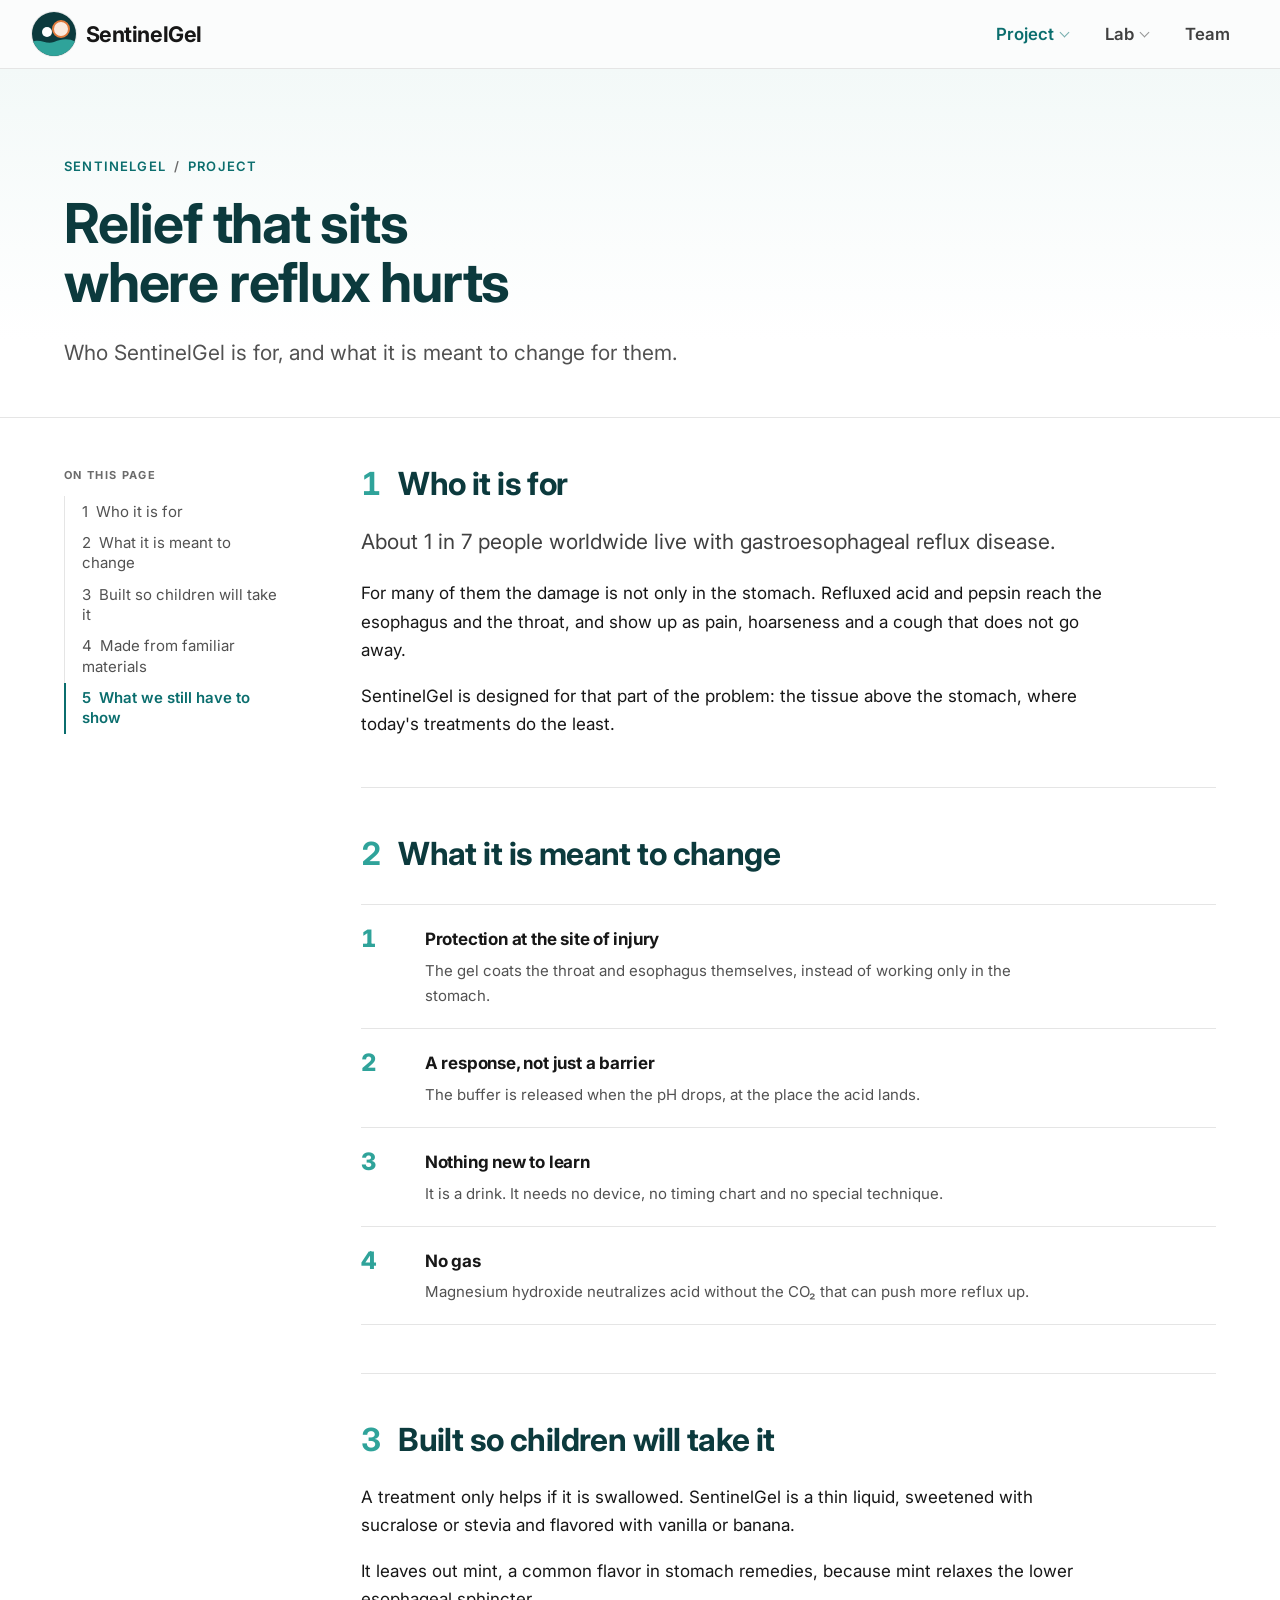
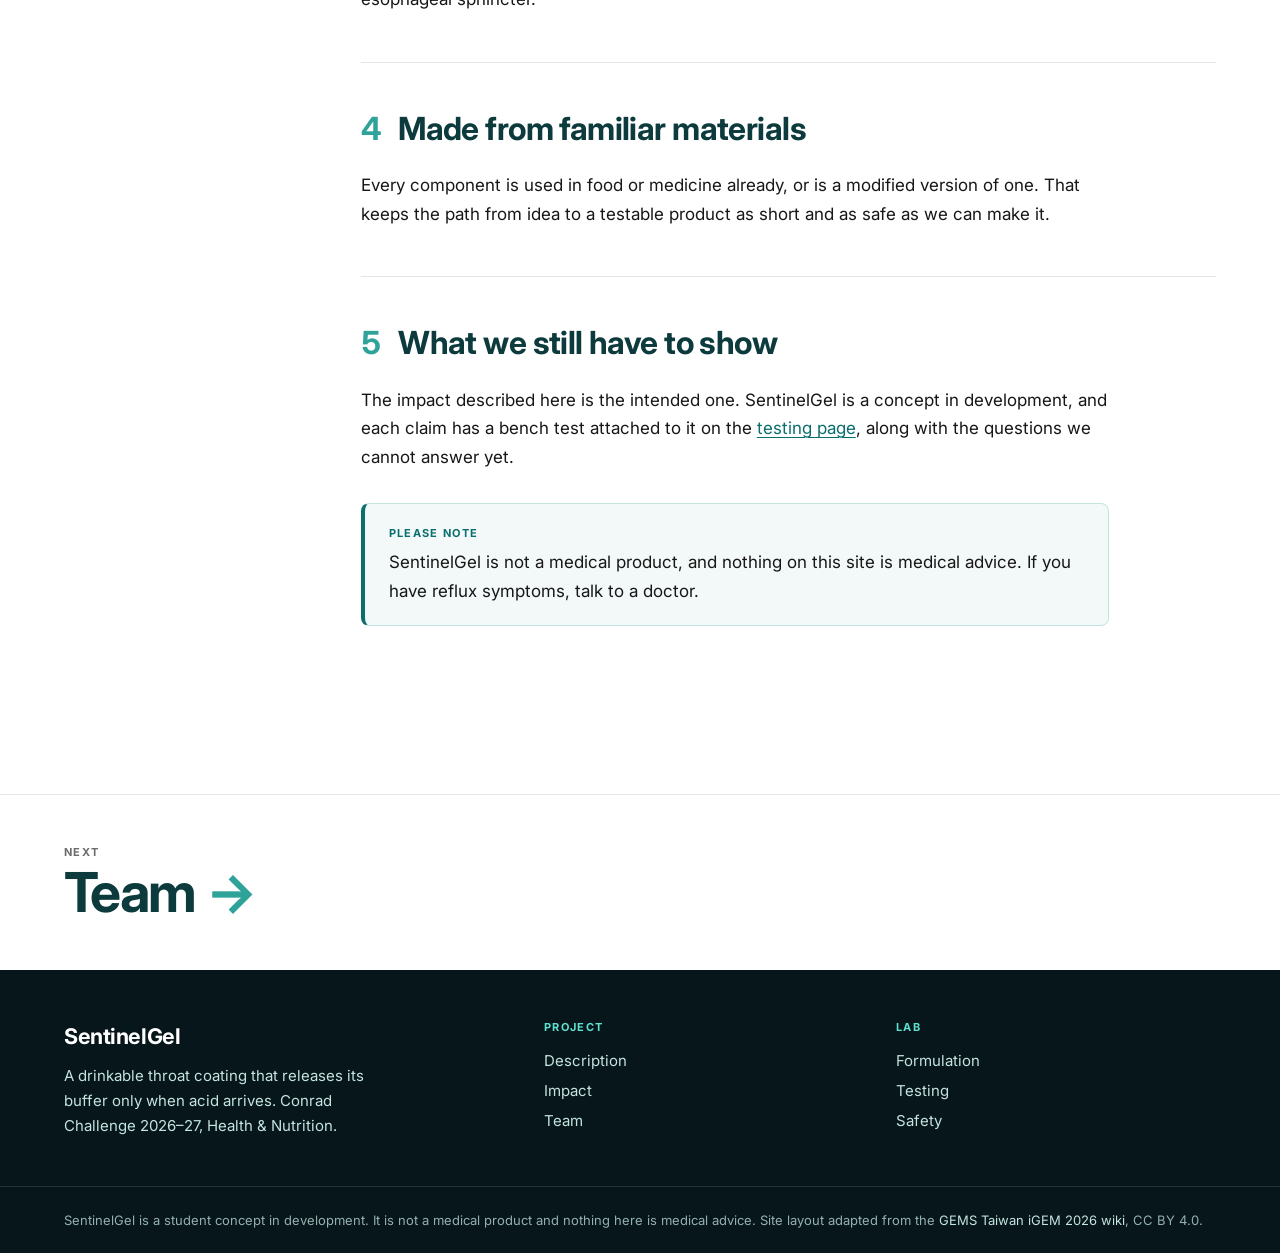
==== impact.html @ 9ba581ac "Rebuild site as a multi-page wiki in the GEMS Taiwan style Replace the single inline-styled page wit" ====
<!doctype html>
<html lang="en">
<head>
<meta charset="utf-8">
<meta name="viewport" content="width=device-width, initial-scale=1">
<title>Impact · SentinelGel</title>
<meta name="description" content="Who SentinelGel is for and what it is meant to change for people living with reflux.">
<link rel="preconnect" href="https://fonts.googleapis.com">
<link rel="preconnect" href="https://fonts.gstatic.com" crossorigin>
<link rel="stylesheet" href="https://fonts.googleapis.com/css2?family=Inter:opsz,wght@14..32,400..800&display=swap">
<link rel="stylesheet" href="assets/site.css">
</head>
<body>
<main>
<header class="pagehead"><div class="pagehead__inner">
  <p class="pagehead__eyebrow"><a href="index.html">SentinelGel</a><i>/</i>Project</p>
  <h1 class="pagehead__title">Relief that sits where reflux hurts</h1>
  <p class="pagehead__lede">Who SentinelGel is for, and what it is meant to change for them.</p>
</div></header>

<div class="pagewrap">
  <aside class="toc" aria-label="On this page"></aside>
  <article class="prose">

    <section id="who">
      <h2>Who it is for</h2>
      <p class="lede">About 1 in 7 people worldwide live with gastroesophageal reflux disease.</p>
      <p>For many of them the damage is not only in the stomach. Refluxed acid and pepsin reach the esophagus and the throat, and show up as pain, hoarseness and a cough that does not go away.</p>
      <p>SentinelGel is designed for that part of the problem: the tissue above the stomach, where today's treatments do the least.</p>
    </section>

    <section id="change">
      <h2>What it is meant to change</h2>
      <ol class="rows">
        <li><b>1</b><div><h3>Protection at the site of injury</h3><p>The gel coats the throat and esophagus themselves, instead of working only in the stomach.</p></div></li>
        <li><b>2</b><div><h3>A response, not just a barrier</h3><p>The buffer is released when the pH drops, at the place the acid lands.</p></div></li>
        <li><b>3</b><div><h3>Nothing new to learn</h3><p>It is a drink. It needs no device, no timing chart and no special technique.</p></div></li>
        <li><b>4</b><div><h3>No gas</h3><p>Magnesium hydroxide neutralizes acid without the CO₂ that can push more reflux up.</p></div></li>
      </ol>
    </section>

    <section id="children">
      <h2>Built so children will take it</h2>
      <p>A treatment only helps if it is swallowed. SentinelGel is a thin liquid, sweetened with sucralose or stevia and flavored with vanilla or banana.</p>
      <p>It leaves out mint, a common flavor in stomach remedies, because mint relaxes the lower esophageal sphincter.</p>
    </section>

    <section id="materials">
      <h2>Made from familiar materials</h2>
      <p>Every component is used in food or medicine already, or is a modified version of one. That keeps the path from idea to a testable product as short and as safe as we can make it.</p>
    </section>

    <section id="limits">
      <h2>What we still have to show</h2>
      <p>The impact described here is the intended one. SentinelGel is a concept in development, and each claim has a bench test attached to it on the <a href="testing.html">testing page</a>, along with the questions we cannot answer yet.</p>
      <div class="callout"><b>Please note</b>SentinelGel is not a medical product, and nothing on this site is medical advice. If you have reflux symptoms, talk to a doctor.</div>
    </section>

  </article>
</div>

<nav class="pagenext" aria-label="Next page"><a href="team.html"><small>Next</small><b>Team</b></a></nav>
</main>
<script src="assets/site.js"></script>
</body>
</html>
---- assets/site.css ----
/* =============================================================================
   SentinelGel: site styles
   -----------------------------------------------------------------------------
   Layout system (tokens, frosted nav with floating panels, bands, page head,
   numbered prose with a tracking table of contents) adapted from the GEMS
   Taiwan iGEM 2026 wiki, https://gitlab.igem.org/2026/gems-taiwan, CC BY 4.0.
   Palette, figures and content are SentinelGel's own.
   ========================================================================== */

:root {
  --white: #ffffff;
  --gray-50: #fafafa;
  --gray-100: #f5f5f5;
  --gray-200: #e5e5e5;
  --gray-300: #d4d4d4;
  --gray-400: #a3a3a3;
  --gray-500: #6b6b6b;
  --gray-600: #525252;
  --gray-700: #404040;
  --black: #171717;

  /* teal: the gel */
  --gel-900: #0c3a3d;
  --gel-700: #0b6e6e;
  --gel-500: #2fa39a;
  --gel-200: #c4e4e0;
  --gel-100: #e0f1ef;
  --gel-50: #f3f9f8;

  /* rust: acid, and the bead once it opens */
  --acid-700: #a84a17;
  --acid-500: #e07a3c;
  --acid-100: #fbe9dc;

  --ink: #06161a;
  --sig: #5fe0d0;

  --font: "Inter", -apple-system, BlinkMacSystemFont, "Segoe UI", Roboto, "Helvetica Neue", Arial, sans-serif;

  --text-h1: clamp(2.125rem, 1.2rem + 2.8vw, 3.5rem);
  --text-h2: clamp(1.5rem, 1.15rem + 1.05vw, 2rem);
  --text-h3: clamp(1.15rem, 1.02rem + .4vw, 1.375rem);
  --text-lede: clamp(1.0625rem, .95rem + .45vw, 1.3125rem);
  --text-base: 1.0625rem;
  --text-sm: .9375rem;
  --text-xs: .8125rem;

  --sp-1: .25rem; --sp-2: .5rem; --sp-3: .75rem; --sp-4: 1rem;
  --sp-5: 1.5rem; --sp-6: 2rem; --sp-7: 3rem;
  --sp-8: clamp(3rem, 1.5rem + 5vw, 5.5rem);

  --nav-h: 68px;
  --max: 1280px;
  --measure: 68ch;
  --radius: .5rem;
  --pad: var(--sp-5);
  --ease: cubic-bezier(.16, 1, .3, 1);
}
@media (min-width: 640px) { :root { --pad: var(--sp-6); } }
@media (min-width: 1180px) { :root { --pad: 4rem; } }

*, *::before, *::after { box-sizing: border-box; }
html { scroll-behavior: smooth; scroll-padding-top: calc(var(--nav-h) + 1.25rem); -webkit-text-size-adjust: 100%; }
@media (prefers-reduced-motion: reduce) { html { scroll-behavior: auto; } }

body {
  margin: 0;
  font-family: var(--font);
  font-size: var(--text-base);
  line-height: 1.68;
  color: var(--black);
  background: var(--white);
  -webkit-font-smoothing: antialiased;
  overflow-x: hidden;
}
img, svg { display: block; max-width: 100%; }
a { color: var(--gel-700); text-underline-offset: .18em; text-decoration-thickness: 1px; }
a:hover { color: var(--gel-900); }
:focus-visible { outline: 2px solid var(--gel-700); outline-offset: 3px; border-radius: 2px; }
h1, h2, h3, p { margin: 0; }
.visually-hidden { position: absolute; width: 1px; height: 1px; margin: -1px; padding: 0; overflow: hidden; clip: rect(0 0 0 0); white-space: nowrap; border: 0; }
.sitenav-spacer { height: var(--nav-h); }

/* ============================================================== navigation */
.sitenav { position: fixed; inset: 0 0 auto 0; z-index: 40; }
.sitenav__bar {
  background: rgb(251 252 252 / .8);
  -webkit-backdrop-filter: saturate(180%) blur(20px); backdrop-filter: saturate(180%) blur(20px);
  border-bottom: 1px solid var(--gray-200);
  transition: background .25s;
}
.sitenav.has-panel .sitenav__bar { background: rgb(251 252 252 / .95); }
.sitenav__inner {
  max-width: var(--max); margin: 0 auto; padding: 0 var(--sp-5); height: var(--nav-h);
  display: flex; align-items: center; justify-content: space-between; gap: 1rem;
}
@media (min-width: 640px) { .sitenav__inner { padding: 0 var(--sp-6); } }
.sitenav__brand { display: flex; align-items: center; gap: .6rem; text-decoration: none; color: var(--black); flex: none; }
.sitenav__logo { width: 44px; height: 44px; border-radius: 50%; box-shadow: 0 0 0 1px rgb(23 23 23 / .08); }
.sitenav__word { font-size: 1.35rem; font-weight: 700; letter-spacing: -.02em; }

.sitenav__tabs { display: none; align-items: center; height: var(--nav-h); }
@media (min-width: 860px) { .sitenav__tabs { display: flex; } }
.sitenav__tab {
  display: flex; align-items: center; gap: .45rem;
  height: 42px; margin: 0 .1rem; padding: 0 1.05rem; border-radius: 12px;
  font: inherit; font-size: 1.05rem; font-weight: 600; color: var(--gray-700);
  background: none; border: 0; cursor: pointer; text-decoration: none;
  transition: color .25s, background .25s;
}
.sitenav__tab:hover { color: var(--gel-900); background: var(--gel-50); }
.sitenav__tab.is-open { color: var(--gel-900); background: var(--gel-100); }
.sitenav__tab.is-section { color: var(--gel-700); }
.sitenav__chev {
  width: 7px; height: 7px; border-right: 1.8px solid currentColor; border-bottom: 1.8px solid currentColor;
  transform: translateY(-2px) rotate(45deg); opacity: .55; transition: transform .3s, opacity .25s;
}
.is-open > .sitenav__chev, [aria-expanded="true"] > .sitenav__chev { transform: translateY(1px) rotate(-135deg); opacity: 1; }

.sitenav__panels { position: relative; }
.sitenav__panel {
  position: absolute; top: 12px; left: 0; right: 0;
  width: min(calc(var(--max) - 4rem), calc(100% - 2.5rem)); margin-inline: auto;
  background: #fff; border-radius: 18px;
  box-shadow: 0 0 0 1px rgb(12 58 61 / .06), 0 18px 48px -12px rgb(10 40 44 / .28);
  padding: 1.75rem 1rem;
  display: grid; grid-auto-flow: column; grid-auto-columns: 1fr;
  opacity: 0; visibility: hidden; transform: translateY(-6px);
  transition: opacity .22s, transform .3s var(--ease), visibility 0s .3s;
}
.sitenav__panel.is-open { opacity: 1; visibility: visible; transform: none; transition-delay: 0s; }
.sitenav__item {
  display: flex; flex-direction: column; align-items: center; gap: .8rem;
  padding: .5rem 1rem; text-decoration: none; color: var(--black);
  font-weight: 600; font-size: 1rem; text-align: center;
  border-left: 1px solid var(--gray-200);
}
.sitenav__item:first-child { border-left: 0; }
.sitenav__ico {
  width: 76px; height: 76px; border-radius: 50%; background: var(--gel-100); color: var(--gel-700);
  display: grid; place-items: center; transition: background .25s, color .25s, transform .4s var(--ease);
}
.sitenav__ico svg { width: 32px; height: 32px; }
.sitenav__item:hover .sitenav__ico, .sitenav__item[aria-current] .sitenav__ico { background: var(--gel-700); color: #fff; }
.sitenav__item:hover .sitenav__ico { transform: translateY(-3px); }
.sitenav__scrim {
  position: fixed; inset: var(--nav-h) 0 0 0; z-index: -1; background: rgb(255 255 255 / .55);
  -webkit-backdrop-filter: blur(6px); backdrop-filter: blur(6px);
  opacity: 0; pointer-events: none; transition: opacity .25s;
}
.sitenav.has-panel .sitenav__scrim, .sitenav.has-drawer .sitenav__scrim { opacity: 1; pointer-events: auto; }

.sitenav__burger {
  width: 44px; height: 44px; margin-right: -.5rem; border: 0; background: none; cursor: pointer;
  display: grid; place-content: center; gap: 5px; border-radius: 12px;
}
.sitenav__burger span { width: 20px; height: 2px; background: var(--black); border-radius: 2px; transition: transform .3s var(--ease), opacity .2s; }
.has-drawer .sitenav__burger span:nth-child(1) { transform: translateY(7px) rotate(45deg); }
.has-drawer .sitenav__burger span:nth-child(2) { opacity: 0; }
.has-drawer .sitenav__burger span:nth-child(3) { transform: translateY(-7px) rotate(-45deg); }
@media (min-width: 860px) { .sitenav__burger, .sitenav__drawer { display: none !important; } }
.sitenav__drawer {
  display: none; background: rgb(251 252 252 / .97); border-bottom: 1px solid var(--gray-200);
  max-height: calc(100svh - var(--nav-h)); overflow: auto; padding: .5rem var(--sp-5) 1.25rem;
}
.has-drawer .sitenav__drawer { display: block; }
.sitenav__drawer h2 { margin: 1rem 0 .25rem; font-size: .6875rem; font-weight: 700; letter-spacing: .12em; text-transform: uppercase; color: var(--gray-500); }
.sitenav__drawer a { display: flex; align-items: center; min-height: 46px; border-bottom: 1px solid var(--gray-200); color: var(--black); font-weight: 600; text-decoration: none; }
.sitenav__drawer a[aria-current] { color: var(--gel-700); }

/* ==================================================================== bands */
.band { padding: var(--sp-8) 0; }
.band__inner { max-width: var(--max); margin: 0 auto; padding: 0 var(--pad); }
.band--dark { background: var(--ink); color: var(--gel-100); }
.band--dark a { color: var(--gel-200); }
.kicker { margin: 0 0 var(--sp-4); font-size: .6875rem; font-weight: 700; letter-spacing: .12em; text-transform: uppercase; color: var(--gel-700); }
.band--dark .kicker { color: var(--sig); }
.band__title { margin: 0 0 var(--sp-5); font-size: var(--text-h2); font-weight: 700; line-height: 1.14; letter-spacing: -.018em; color: var(--gel-900); max-width: 26ch; text-wrap: balance; }
.band--dark .band__title { color: #fff; }
.lede { max-width: 62ch; font-size: var(--text-lede); line-height: 1.55; color: var(--gray-600); }
.band--dark .lede { color: var(--gel-200); }

.rise { transition: opacity .7s ease, transform .7s ease; transition-delay: calc(var(--d, 0) * 90ms); }
.rise.is-armed:not(.in) { opacity: 0; transform: translateY(18px); }
@media (prefers-reduced-motion: reduce) { .rise { transition: none; } }

/* ===================================================================== hero */
.hero {
  position: relative; isolation: isolate; overflow: hidden;
  background: var(--ink); color: #fff;
  min-height: calc(100svh - var(--nav-h)); display: grid;
}
.hero__art { position: absolute; inset: 0; z-index: -2; width: 100%; height: 100%; }
/* drop a team photograph in by setting --hero-photo on .hero (see README) */
.hero__photo { position: absolute; inset: 0; z-index: -2; background: var(--hero-photo, none) center / cover no-repeat; }
.hero::after {
  content: ""; position: absolute; inset: 0; z-index: -1;
  background: linear-gradient(100deg, rgb(6 22 26 / .88) 0%, rgb(6 22 26 / .5) 48%, rgb(6 22 26 / 0) 78%),
              linear-gradient(0deg, rgb(6 22 26 / .7) 0%, rgb(6 22 26 / 0) 40%);
}
.hero__inner {
  width: 100%; max-width: var(--max); margin: 0 auto;
  padding: clamp(2.5rem, 7vh, 4.5rem) var(--pad) clamp(2rem, 5vh, 3rem);
  display: flex; flex-direction: column; justify-content: space-between; gap: 3rem;
}
.hero__claim {
  font-size: clamp(2.5rem, .9rem + 4.4vw, 4.9rem); line-height: 1.02; font-weight: 800;
  letter-spacing: -.046em; max-width: 15ch; text-wrap: balance;
  text-shadow: 0 2px 28px rgb(6 22 26 / .45);
}
.hero__claim .w, .hero__claim .w > span { display: inline-block; }
.hero__caption {
  margin-top: clamp(.9rem, .5rem + .8vw, 1.4rem); max-width: 36rem;
  font-size: clamp(1.0625rem, .9rem + .55vw, 1.4rem); font-weight: 450; line-height: 1.35; letter-spacing: -.008em;
  color: rgb(255 255 255 / .9); text-wrap: balance;
}
.hero__note { align-self: flex-end; max-width: 27rem; text-align: right; }
.hero__note p { font-size: clamp(.9375rem, .84rem + .25vw, 1.0625rem); line-height: 1.55; font-style: italic; color: rgb(255 255 255 / .95); }
.hero__note footer { margin-top: .75rem; display: flex; flex-direction: column; align-items: flex-end; gap: .1rem; font-size: .8125rem; line-height: 1.45; }
.hero__note footer b { font-weight: 700; }
.hero__note footer span { color: rgb(255 255 255 / .72); }

.hero.is-pre .hero__claim .w > span { opacity: 0; transform: translateY(.42em); }
.hero.is-pre .hero__caption { opacity: 0; transform: translateY(12px); }
.hero.is-pre .hero__note { opacity: 0; }
.hero.is-pre .hero__art { transform: scale(1.08); }
.hero.is-on .hero__art { transform: none; transition: transform 3.2s var(--ease); }
.hero.is-on .hero__claim .w > span { opacity: 1; transform: none; transition: opacity .9s ease calc(.35s + var(--i) * .09s), transform 1.25s var(--ease) calc(.35s + var(--i) * .09s); }
.hero.is-on .hero__caption { opacity: 1; transform: none; transition: opacity 1s ease 1.2s, transform 1.2s var(--ease) 1.2s; }
.hero.is-on .hero__note { opacity: 1; transition: opacity 1.1s ease 1.8s; }

.hero__art .bead { animation: drift 14s ease-in-out infinite alternate; transform-box: fill-box; transform-origin: center; }
.hero__art .bead:nth-child(3n) { animation-duration: 19s; animation-delay: -6s; }
.hero__art .bead:nth-child(3n+1) { animation-duration: 23s; animation-delay: -11s; }
@keyframes drift { from { transform: translate(0, 0); } to { transform: translate(10px, -22px); } }
@media (prefers-reduced-motion: reduce) { .hero__art .bead { animation: none; } }

/* ============================================================== scrollytell */
.scrolly { position: relative; }
.scrolly__inner { max-width: var(--max); margin: 0 auto; padding: 0 var(--pad); display: grid; }
.scrolly__fig {
  position: sticky; top: var(--nav-h); z-index: 1;
  height: 44svh; background: var(--white);
  display: grid; place-items: center; padding: 1rem 0;
  border-bottom: 1px solid var(--gray-200);
}
.scrolly__step { min-height: 62svh; display: flex; flex-direction: column; justify-content: center; padding: 2.5rem 0; }
.scrolly__step > * { transition: opacity .5s ease, filter .5s ease; }
.js .scrolly__step:not(.is-current) > * { opacity: .28; }
@media (min-width: 860px) {
  .scrolly__inner { grid-template-columns: minmax(0, 5fr) minmax(0, 6fr); gap: clamp(2rem, 6vw, 6rem); }
  .scrolly__fig { order: 2; height: calc(100svh - var(--nav-h)); border: 0; padding: 2rem 0; }
  .scrolly__step { min-height: 88svh; }
  .scrolly__steps { padding: 6svh 0; }
}
.scrolly__head { max-width: var(--max); margin: 0 auto; padding: var(--sp-8) var(--pad) 0; }

.stat__head { font-size: var(--text-h3); font-weight: 700; letter-spacing: -.015em; color: var(--gel-900); }
.stat__num { margin-top: .75rem; font-size: clamp(3.25rem, 2rem + 5vw, 5.75rem); font-weight: 800; letter-spacing: -.05em; line-height: 1; color: var(--gel-900); font-variant-numeric: tabular-nums; }
.stat__num.is-acid { color: var(--acid-700); }
.stat__of { margin-top: .6rem; font-weight: 600; }
.stat__body { margin-top: .6rem; max-width: 34ch; font-size: var(--text-lede); line-height: 1.5; color: var(--gray-700); }
.stat__tag { margin-top: 1.5rem; font-size: .625rem; font-weight: 700; letter-spacing: .14em; text-transform: uppercase; color: var(--gray-500); }
.stat__tag::after { content: ""; display: block; width: 28px; height: 6px; margin-top: .5rem; background: var(--gel-700); }
.stat__tag.is-acid::after { background: var(--acid-500); }

/* figure 1: three panels, one shown per step */
.pfig { position: relative; width: min(100%, 520px); aspect-ratio: 1; max-height: 100%; }
.pfig__p { position: absolute; inset: 0; display: grid; place-content: center; opacity: 0; transform: scale(.97); transition: opacity .6s ease, transform .8s var(--ease); }
[data-step="1"] .pfig__p--1, [data-step="2"] .pfig__p--2, [data-step="3"] .pfig__p--3 { opacity: 1; transform: none; }
html:not(.js) .pfig__p--1 { opacity: 1; }

.dots { display: grid; grid-template-columns: repeat(7, 1fr); gap: clamp(8px, 2.2vmin, 18px); }
.dots i { width: clamp(18px, 5.2vmin, 44px); aspect-ratio: 1; border-radius: 50%; background: var(--gray-200); }
.dots i.on { background: var(--acid-500); box-shadow: 0 0 0 5px var(--acid-100); }

.phbar { width: min(78vw, 440px); }
.phbar__track { height: 22px; border-radius: 11px; background: linear-gradient(90deg, #b8431a 0%, #e07a3c 22%, #f1c58f 48%, #bfe3df 72%, #2fa39a 100%); }
.phbar__ticks { display: flex; justify-content: space-between; margin-top: .4rem; font-size: .75rem; font-weight: 600; color: var(--gray-500); font-variant-numeric: tabular-nums; }
.phbar__zones { position: relative; height: 96px; margin-bottom: .6rem; }
.phbar__zone { position: absolute; bottom: 0; padding: 0 0 .9rem; font-size: .8125rem; line-height: 1.3; font-weight: 600; }
.phbar__zone b { display: block; font-size: 1.75rem; letter-spacing: -.03em; line-height: 1.1; }
.phbar__zone::after { content: ""; position: absolute; left: 0; right: 0; bottom: 0; height: 6px; border: 2px solid currentColor; border-bottom: 0; }
.phbar__zone--acid { left: 0; width: 14.3%; min-width: 0; color: var(--acid-700); white-space: nowrap; }
.phbar__zone--saliva { left: 78.5%; width: 14.3%; color: var(--gel-700); white-space: nowrap; }
.phbar__zone--saliva > span { display: block; transform: translateX(-55%); }

.tract { display: grid; gap: 0; width: min(80vw, 420px); }
.tract__row { display: grid; grid-template-columns: 92px 1fr; align-items: stretch; gap: 1rem; }
.tract__pipe { position: relative; display: grid; place-items: center; font-size: .6875rem; font-weight: 700; letter-spacing: .1em; text-transform: uppercase; color: var(--gray-600); background: var(--gray-100); min-height: 92px; border-inline: 2px solid var(--gray-300); }
.tract__row:first-child .tract__pipe { border-top: 2px solid var(--gray-300); border-radius: 14px 14px 0 0; background: var(--acid-100); border-color: var(--acid-500); color: var(--acid-700); }
.tract__row:nth-child(2) .tract__pipe { min-height: 120px; }
.tract__row:last-child .tract__pipe { border-bottom: 2px solid var(--gray-300); border-radius: 0 0 46px 46px; min-height: 104px; }
.tract__what { align-self: center; font-size: var(--text-sm); line-height: 1.4; color: var(--gray-600); }
.tract__what b { display: block; color: var(--black); }
.tract__row:first-child .tract__what b { color: var(--acid-700); }

/* figure 2: the coating in cross-section */
.gfig { position: relative; width: min(100%, 540px); max-height: 100%; aspect-ratio: 1; }
.gfig svg { width: 100%; height: 100%; border-radius: 22px; background: var(--gel-50); }
.gfig__read { position: absolute; top: 1rem; left: 1rem; padding: .55rem .9rem; border-radius: 12px; background: rgb(255 255 255 / .9); box-shadow: 0 0 0 1px rgb(12 58 61 / .08); font-size: .75rem; font-weight: 600; color: var(--gray-600); line-height: 1.25; }
.gfig__read b { display: block; font-size: 1.6rem; letter-spacing: -.03em; color: var(--gel-700); font-variant-numeric: tabular-nums; transition: color .4s; }
[data-step="3"] .gfig__read b, [data-step="4"] .gfig__read b { color: var(--acid-700); }
.gfig svg * { transform-box: fill-box; transition: opacity .7s ease, transform 1s var(--ease), fill .6s ease, stroke .6s ease; }
.g-gel { transform-origin: 50% 100%; }
.g-bead { transform-origin: center; }
.g-sip { opacity: 0; transform-origin: 50% 0; }
.g-acid { opacity: 0; transform: translateY(-90px); }
.g-buf { opacity: 0; }
[data-step="1"] .g-gel { transform: scaleY(.22); opacity: .55; }
[data-step="1"] .g-bead { opacity: 0; }
[data-step="1"] .g-sip { opacity: .75; }
[data-step="3"] .g-acid { opacity: 1; transform: translateY(58px); }
[data-step="4"] .g-acid { opacity: .22; transform: translateY(70px); }
[data-step="4"] .g-bead { transform: scale(1.65); fill: var(--acid-100); stroke: var(--acid-500); }
[data-step="4"] .g-buf { opacity: 1; transform: translateY(-14px); }
[data-step="5"] .g-gel { transform: scaleY(.4); opacity: .4; }
[data-step="5"] .g-bead { opacity: 0; transform: scale(.6); }

.step__n { font-size: .75rem; font-weight: 700; letter-spacing: .12em; color: var(--gel-700); font-variant-numeric: tabular-nums; }
.step__t { margin-top: .5rem; font-size: clamp(1.6rem, 1.2rem + 1.5vw, 2.4rem); font-weight: 750; letter-spacing: -.03em; line-height: 1.1; color: var(--gel-900); }
.step__b { margin-top: .9rem; max-width: 40ch; color: var(--gray-700); }

/* ================================================================== demands */
.dmd { padding: clamp(5rem, 16vh, 10rem) 0; text-align: center; }
.dmd__title { margin: 0 auto; max-width: 22ch; font-size: clamp(1.75rem, 1.1rem + 2.6vw, 3.25rem); font-weight: 750; letter-spacing: -.035em; line-height: 1.1; color: var(--gel-900); text-wrap: balance; }
.dmd__title em { font-style: normal; color: var(--acid-700); }
.dmd__sub { margin-top: 1.5rem; font-size: var(--text-lede); color: var(--gray-600); }
.dmd__list { list-style: none; margin: clamp(2.5rem, 6vh, 4rem) 0 0; padding: 0; display: flex; flex-wrap: wrap; justify-content: center; gap: .75rem 2.75rem; }
.dmd__list li { font-size: clamp(1.1rem, .8rem + 1.2vw, 1.75rem); font-weight: 800; letter-spacing: .04em; color: var(--gel-700); }

/* =============================================================== the answer */
.ans__head { display: grid; gap: 1.5rem; align-items: end; margin-bottom: var(--sp-7); }
@media (min-width: 860px) { .ans__head { grid-template-columns: auto 1fr; gap: 4rem; } }
.ans__name { font-size: clamp(3rem, 1.5rem + 7vw, 7.5rem); font-weight: 800; letter-spacing: -.055em; line-height: .95; color: #fff; }
.ans__name span { color: var(--sig); }
.ans__grid { display: grid; gap: 0; grid-template-columns: repeat(auto-fit, minmax(210px, 1fr)); border-top: 1px solid rgb(255 255 255 / .16); }
.ans__cell { padding: 1.75rem 1.5rem 1.75rem 0; border-bottom: 1px solid rgb(255 255 255 / .16); }
.ans__cell h3 { font-size: .8125rem; font-weight: 800; letter-spacing: .12em; color: var(--sig); }
.ans__cell p { margin-top: .6rem; font-size: var(--text-sm); line-height: 1.55; color: var(--gel-200); max-width: 30ch; }

/* ===================================================================== demo */
.demo { display: grid; gap: 2.5rem; align-items: center; margin-top: var(--sp-7); }
@media (min-width: 860px) { .demo { grid-template-columns: 1fr minmax(260px, 380px); gap: 5rem; } }
.demo__ph { font-size: clamp(4rem, 2rem + 8vw, 8rem); font-weight: 800; letter-spacing: -.055em; line-height: 1; color: var(--gel-700); font-variant-numeric: tabular-nums; transition: color .3s; }
.demo__ph small { font-size: .2em; font-weight: 700; letter-spacing: .12em; text-transform: uppercase; color: var(--gray-500); margin-right: .6em; vertical-align: .9em; }
.demo input[type=range] { width: 100%; height: 44px; margin-top: 1rem; accent-color: var(--gel-700); cursor: pointer; }
.demo__scale { display: flex; justify-content: space-between; font-size: var(--text-xs); color: var(--gray-500); }
.demo__title { margin-top: 1.75rem; font-size: var(--text-h3); font-weight: 700; letter-spacing: -.015em; color: var(--gel-900); }
.demo__body { margin-top: .4rem; max-width: 46ch; color: var(--gray-700); min-height: 5.1em; }
.demo__stage { aspect-ratio: 1; border-radius: 22px; background: var(--gel-50); display: grid; place-items: center; transition: background .4s; }
.demo__bead { width: 38%; aspect-ratio: 1; border-radius: 50%; border: 3px solid var(--gel-700); background: #fff; display: grid; place-items: center; font-size: var(--text-sm); font-weight: 700; color: var(--gel-900); transition: width .5s var(--ease), border-color .3s, background .3s, box-shadow .5s; }
.demo.is-acid .demo__ph, .demo.is-acid .demo__title { color: var(--acid-700); }
.demo.is-acid .demo__stage { background: var(--acid-100); }
.demo.is-acid .demo__bead { width: 66%; border-color: var(--acid-500); box-shadow: 0 0 0 14px rgb(47 163 154 / .18), 0 0 0 30px rgb(47 163 154 / .09); color: var(--acid-700); }
.demo.is-acid input[type=range] { accent-color: var(--acid-500); }

/* ======================================================= mechanism, in four */
.mech { list-style: none; margin: var(--sp-7) 0 0; padding: 0; display: grid; grid-template-columns: repeat(auto-fit, minmax(230px, 1fr)); gap: 0; border-top: 1px solid var(--gray-200); }
.mech li { padding: 1.75rem 1.75rem 1.75rem 0; border-bottom: 1px solid var(--gray-200); }
.mech__n { width: 40px; height: 40px; border-radius: 50%; background: var(--gel-100); color: var(--gel-700); display: grid; place-items: center; font-weight: 800; }
.mech li:last-child .mech__n { background: var(--acid-100); color: var(--acid-700); }
.mech h3 { margin-top: 1rem; font-size: var(--text-h3); font-weight: 700; letter-spacing: -.015em; }
.mech p { margin-top: .45rem; font-size: var(--text-sm); line-height: 1.6; color: var(--gray-600); max-width: 34ch; }

/* =================================================================== vision */
.vl { padding: clamp(6rem, 22vh, 13rem) 0; text-align: center; overflow: hidden; position: relative; isolation: isolate; }
.vl::before { content: ""; position: absolute; z-index: -1; left: 50%; top: 55%; width: min(900px, 120vw); aspect-ratio: 1; transform: translate(-50%, -50%); background: radial-gradient(closest-side, rgb(47 163 154 / .32), rgb(47 163 154 / 0)); }
.vl__line { font-size: clamp(2.5rem, 1rem + 6.5vw, 6.5rem); font-weight: 800; letter-spacing: -.05em; line-height: 1; color: #fff; }
.vl__line span { display: block; }
.vl__line i { font-style: normal; color: var(--acid-500); }
.vl__sub { margin: 1.75rem auto 0; max-width: 40ch; font-size: var(--text-lede); color: var(--gel-200); }

/* ================================================================== explore */
.xp__grid { display: grid; grid-template-columns: repeat(auto-fit, minmax(220px, 1fr)); gap: 0; border-top: 1px solid var(--gray-200); margin-top: var(--sp-6); }
.xp__card { display: block; padding: 1.5rem 1.5rem 1.75rem 0; border-bottom: 1px solid var(--gray-200); text-decoration: none; color: var(--black); }
.xp__card b { display: flex; align-items: center; gap: .5rem; font-size: var(--text-h3); letter-spacing: -.015em; color: var(--gel-900); }
.xp__card b::after { content: "→"; color: var(--gel-500); transition: transform .3s var(--ease); }
.xp__card:hover b::after { transform: translateX(5px); }
.xp__card span { display: block; margin-top: .35rem; font-size: var(--text-sm); color: var(--gray-600); max-width: 30ch; }

/* =================================================================== footer */
.foot { background: var(--ink); color: var(--gel-200); font-size: var(--text-sm); }
.foot__inner { max-width: var(--max); margin: 0 auto; padding: var(--sp-7) var(--pad); display: grid; gap: 2rem; }
@media (min-width: 760px) { .foot__inner { grid-template-columns: 1.4fr 1fr 1fr; } }
.foot b { color: #fff; }
.foot__word { font-size: 1.35rem; font-weight: 700; letter-spacing: -.02em; color: #fff; }
.foot h2 { font-size: .6875rem; font-weight: 700; letter-spacing: .12em; text-transform: uppercase; color: var(--sig); margin-bottom: .6rem; }
.foot ul { list-style: none; margin: 0; padding: 0; }
.foot a { color: var(--gel-200); text-decoration: none; line-height: 2; }
.foot a:hover { color: #fff; text-decoration: underline; }
.foot__legal { border-top: 1px solid rgb(255 255 255 / .12); }
.foot__legal p { max-width: var(--max); margin: 0 auto; padding: 1.25rem var(--pad); font-size: var(--text-xs); color: rgb(196 228 224 / .75); }

/* ================================================================ sub-pages */
.pagehead { background: linear-gradient(180deg, var(--gel-50), var(--white) 78%); border-bottom: 1px solid var(--gray-200); }
.pagehead__inner { max-width: var(--max); margin: 0 auto; padding: var(--sp-8) var(--pad) var(--sp-7); }
.pagehead__eyebrow { display: flex; gap: .5rem; margin-bottom: var(--sp-4); font-size: var(--text-xs); font-weight: 600; letter-spacing: .09em; text-transform: uppercase; color: var(--gel-700); }
.pagehead__eyebrow a { color: inherit; text-decoration: none; }
.pagehead__eyebrow i { font-style: normal; color: var(--gray-500); }
.pagehead__title { font-size: var(--text-h1); font-weight: 700; line-height: 1.08; letter-spacing: -.022em; color: var(--gel-900); max-width: 20ch; text-wrap: balance; }
.pagehead__lede { margin-top: var(--sp-5); max-width: 58ch; font-size: var(--text-lede); line-height: 1.52; color: var(--gray-600); }

.pagewrap { max-width: var(--max); margin: 0 auto; padding: var(--sp-7) var(--pad) var(--sp-8); display: grid; gap: var(--sp-7); }
@media (min-width: 980px) { .pagewrap { grid-template-columns: 220px minmax(0, 1fr); gap: clamp(3rem, 6vw, 6rem); } }
.toc { display: none; }
@media (min-width: 980px) {
  .toc { display: block; position: sticky; top: calc(var(--nav-h) + 2rem); align-self: start; font-size: var(--text-sm); }
}
.toc h2 { font-size: .6875rem; font-weight: 700; letter-spacing: .12em; text-transform: uppercase; color: var(--gray-500); margin-bottom: .75rem; }
.toc ol { list-style: none; margin: 0; padding: 0; border-left: 1px solid var(--gray-200); }
.toc a { display: block; padding: .35rem 0 .35rem 1rem; margin-left: -1px; border-left: 2px solid transparent; color: var(--gray-600); text-decoration: none; line-height: 1.35; }
.toc a:hover { color: var(--gel-900); }
.toc a.is-current { color: var(--gel-700); border-left-color: var(--gel-700); font-weight: 600; }

.prose { counter-reset: h2; min-width: 0; }
.prose > section { padding-bottom: var(--sp-7); }
.prose > section + section { padding-top: var(--sp-7); border-top: 1px solid var(--gray-200); }
.prose h2 { counter-increment: h2; font-size: var(--text-h2); font-weight: 700; letter-spacing: -.018em; line-height: 1.14; color: var(--gel-900); margin-bottom: var(--sp-5); }
.prose h2::before { content: counter(h2) "  "; white-space: pre; color: var(--gel-500); font-variant-numeric: tabular-nums; }
.prose h3 { font-size: var(--text-h3); font-weight: 700; letter-spacing: -.012em; margin: var(--sp-6) 0 var(--sp-3); }
.prose p, .prose ul, .prose ol { max-width: var(--measure); }
.prose p + p { margin-top: 1em; }
.prose ul, .prose ol { padding-left: 1.25rem; margin: 1em 0; }
.prose li + li { margin-top: .4em; }
.prose .lede { color: var(--gray-700); margin-bottom: 1em; }

.callout { margin: var(--sp-6) 0; padding: 1.25rem 1.5rem; max-width: var(--measure); border: 1px solid var(--gel-200); border-left: 4px solid var(--gel-700); border-radius: var(--radius); background: var(--gel-50); }
.callout b:first-child { display: block; font-size: .6875rem; letter-spacing: .12em; text-transform: uppercase; color: var(--gel-700); margin-bottom: .35rem; }
.callout--acid { border-color: #f0cdb5; border-left-color: var(--acid-500); background: #fdf6f0; }
.callout--acid b:first-child { color: var(--acid-700); }
.callout--todo { border-style: dashed; border-color: var(--gray-400); border-left-style: solid; border-left-color: var(--gray-500); background: var(--gray-50); }
.callout--todo b:first-child { color: var(--gray-600); }

.tablewrap { margin: var(--sp-6) 0; overflow-x: auto; border: 1px solid var(--gray-200); border-radius: var(--radius); }
table { border-collapse: collapse; width: 100%; min-width: 560px; font-size: var(--text-sm); line-height: 1.5; }
th, td { text-align: left; vertical-align: top; padding: .85rem 1rem; border-bottom: 1px solid var(--gray-200); }
tr:last-child td { border-bottom: 0; }
th { font-size: .6875rem; font-weight: 700; letter-spacing: .1em; text-transform: uppercase; color: var(--gray-600); background: var(--gray-50); }
td:first-child { font-weight: 600; color: var(--black); }
tr.is-us td { background: var(--gel-50); color: var(--gel-900); font-weight: 600; }
tr.is-us td:first-child { box-shadow: inset 4px 0 0 var(--gel-700); }

.rows { list-style: none; margin: var(--sp-6) 0 0 !important; padding: 0 !important; max-width: none !important; border-top: 1px solid var(--gray-200); }
.rows li { display: grid; grid-template-columns: 3rem 1fr; gap: 0 1rem; padding: 1.25rem 0; border-bottom: 1px solid var(--gray-200); margin: 0 !important; }
.rows li > b:first-child { font-size: 1.5rem; font-weight: 800; letter-spacing: -.03em; color: var(--gel-500); line-height: 1.2; font-variant-numeric: tabular-nums; }
.rows h3 { margin: 0 0 .25rem; font-size: 1.0625rem; }
.rows p { color: var(--gray-600); font-size: var(--text-sm); }

.pair { display: grid; gap: 1rem; margin: var(--sp-6) 0; grid-template-columns: repeat(auto-fit, minmax(260px, 1fr)); }
.pair > div { padding: 1.5rem; border: 1px solid var(--gray-200); border-top: 4px solid var(--gel-700); border-radius: var(--radius); }
.pair > div.is-acid { border-top-color: var(--acid-500); }
.pair .kicker { margin-bottom: .5rem; }
.pair .is-acid .kicker { color: var(--acid-700); }
.pair h3 { margin: 0 0 .5rem; }
.pair p { font-size: var(--text-sm); color: var(--gray-600); }

.people { display: grid; gap: 1.5rem; grid-template-columns: repeat(auto-fill, minmax(190px, 1fr)); margin: var(--sp-6) 0; }
.person__pic { aspect-ratio: 4 / 5; border-radius: 14px; background: var(--gel-100); color: var(--gel-500); display: grid; place-items: center; font-size: 2.5rem; font-weight: 800; overflow: hidden; }
.person__pic img { width: 100%; height: 100%; object-fit: cover; }
.person b { display: block; margin-top: .75rem; font-size: 1.0625rem; }
.person span { display: block; font-size: var(--text-sm); color: var(--gray-600); line-height: 1.45; }

.pagenext { border-top: 1px solid var(--gray-200); }
.pagenext a { display: block; max-width: var(--max); margin: 0 auto; padding: var(--sp-7) var(--pad); text-decoration: none; }
.pagenext small { display: block; font-size: .6875rem; font-weight: 700; letter-spacing: .12em; text-transform: uppercase; color: var(--gray-500); }
.pagenext b { font-size: var(--text-h1); letter-spacing: -.03em; line-height: 1.1; color: var(--gel-900); }
.pagenext b::after { content: " →"; color: var(--gel-500); }
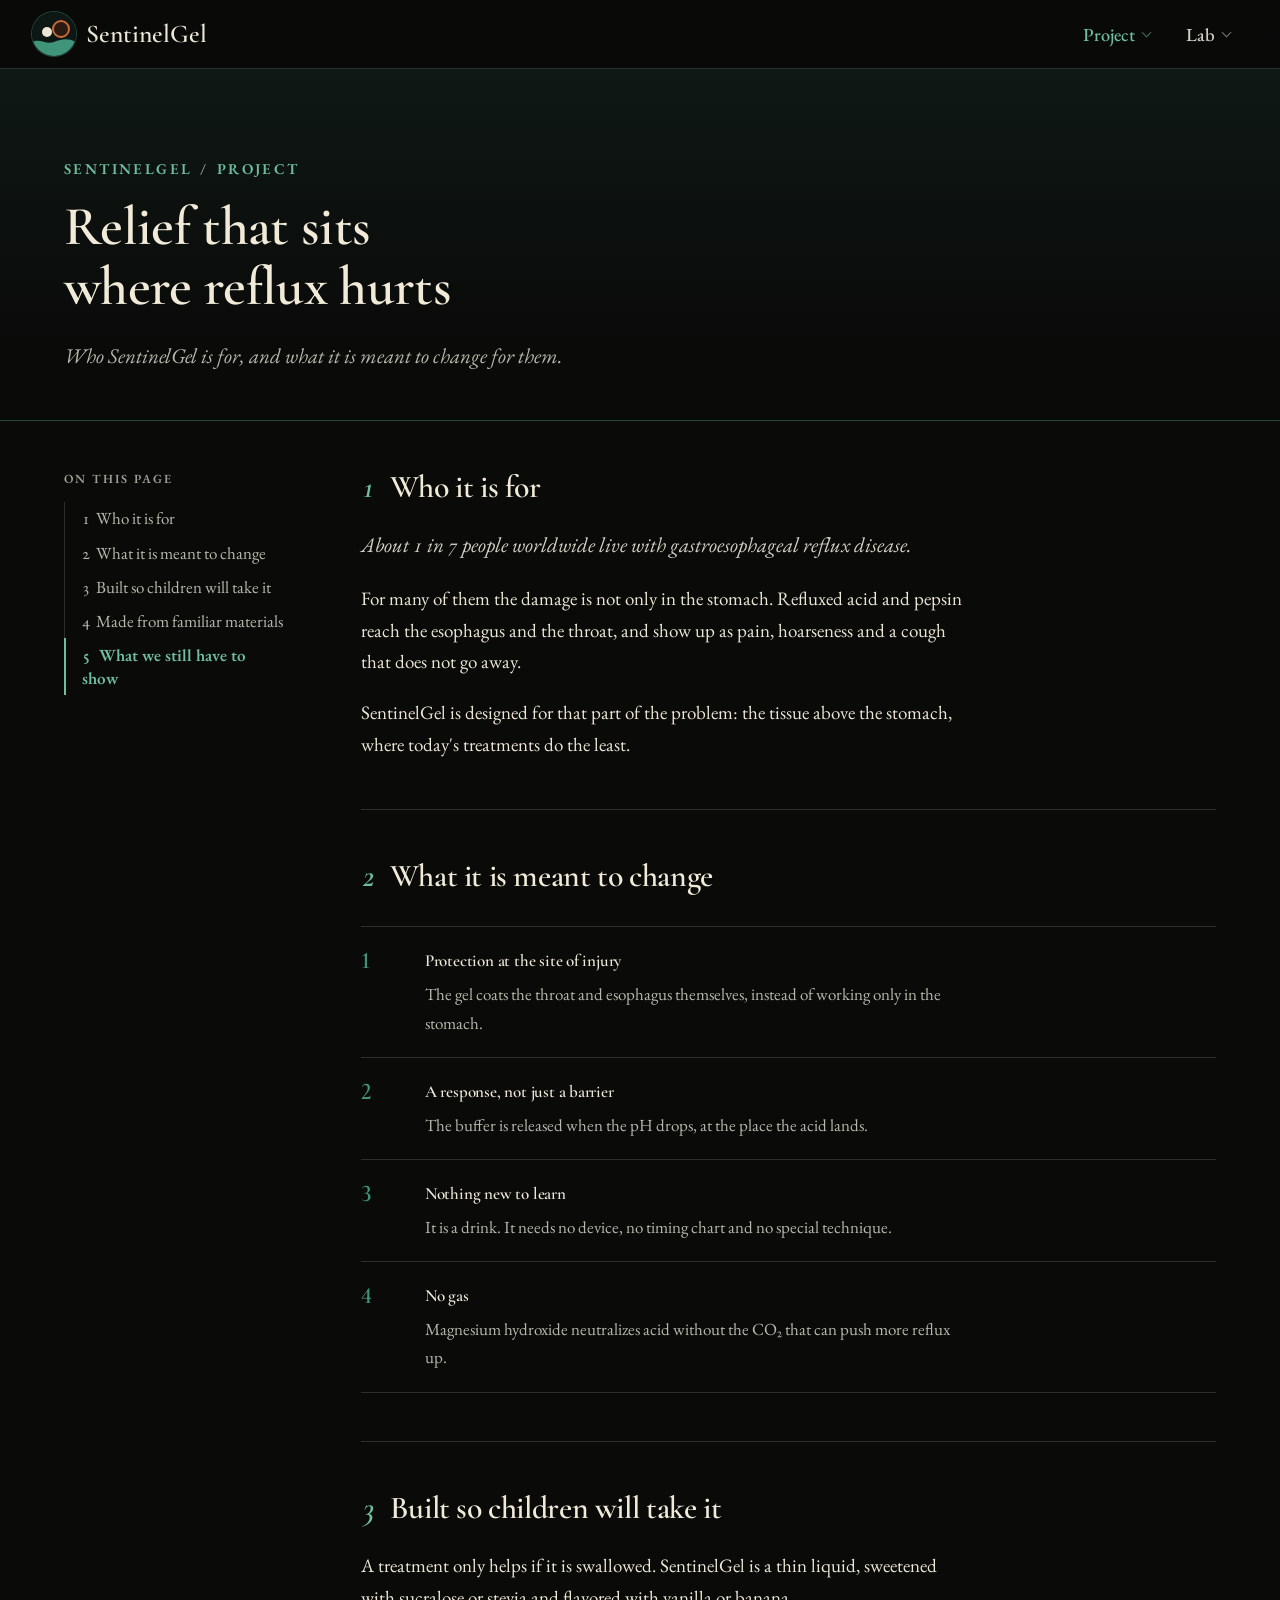
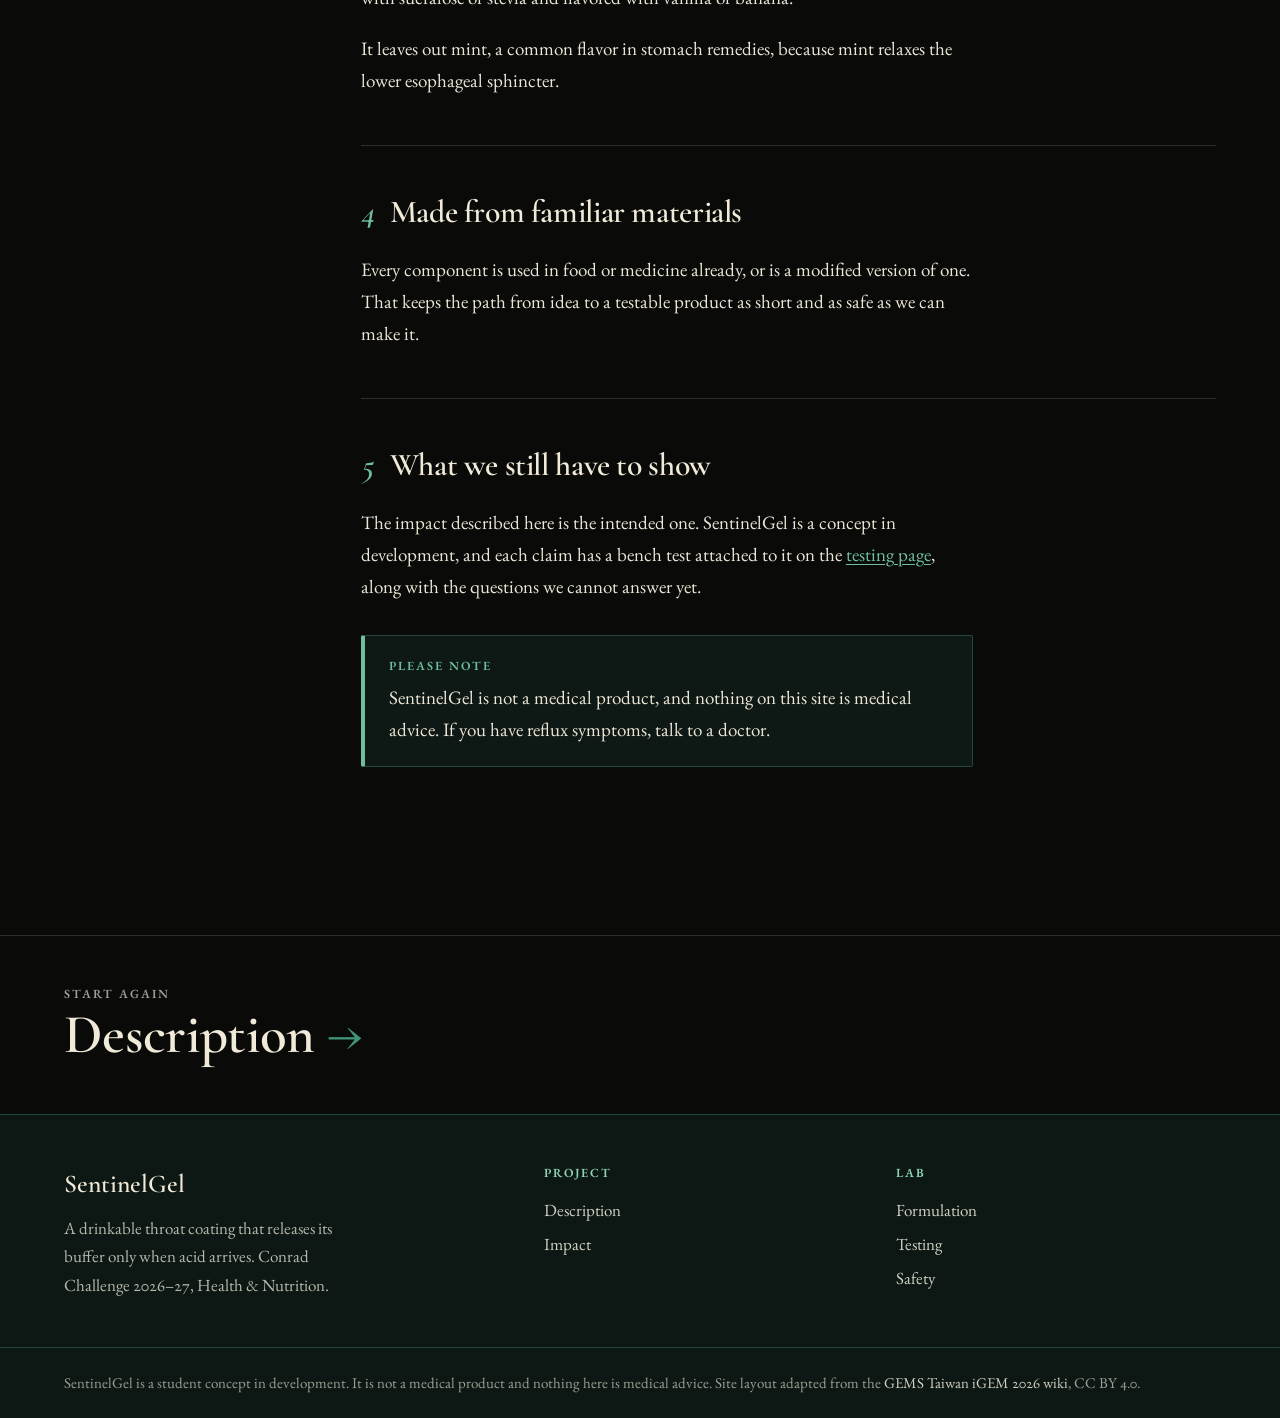
==== commit a3b55bae: "Apply dark academia theme and remove the team page Retheme the site on a black ground with parchment" ====
--- a/impact.html
+++ b/impact.html
@@ -7,7 +7,7 @@
 <meta name="description" content="Who SentinelGel is for and what it is meant to change for people living with reflux.">
 <link rel="preconnect" href="https://fonts.googleapis.com">
 <link rel="preconnect" href="https://fonts.gstatic.com" crossorigin>
-<link rel="stylesheet" href="https://fonts.googleapis.com/css2?family=Inter:opsz,wght@14..32,400..800&display=swap">
+<link rel="stylesheet" href="https://fonts.googleapis.com/css2?family=Cormorant+Garamond:ital,wght@0,500;0,600;0,700;1,500;1,600&family=EB+Garamond:ital,wght@0,400..700;1,400..700&display=swap">
 <link rel="stylesheet" href="assets/site.css">
 </head>
 <body>
@@ -59,7 +59,7 @@
   </article>
 </div>
 
-<nav class="pagenext" aria-label="Next page"><a href="team.html"><small>Next</small><b>Team</b></a></nav>
+<nav class="pagenext" aria-label="Next page"><a href="innovation.html"><small>Start again</small><b>Description</b></a></nav>
 </main>
 <script src="assets/site.js"></script>
 </body>
--- a/assets/site.css
+++ b/assets/site.css
@@ -8,42 +8,45 @@
    ========================================================================== */
 
 :root {
-  --white: #ffffff;
-  --gray-50: #fafafa;
-  --gray-100: #f5f5f5;
-  --gray-200: #e5e5e5;
-  --gray-300: #d4d4d4;
-  --gray-400: #a3a3a3;
-  --gray-500: #6b6b6b;
-  --gray-600: #525252;
-  --gray-700: #404040;
-  --black: #171717;
-
-  /* teal: the gel */
-  --gel-900: #0c3a3d;
-  --gel-700: #0b6e6e;
-  --gel-500: #2fa39a;
-  --gel-200: #c4e4e0;
-  --gel-100: #e0f1ef;
-  --gel-50: #f3f9f8;
+  /* dark academia: the scale is inverted, so --white is the black ground and
+     --black is the parchment the words are set in */
+  --white: #0a0a09;
+  --gray-50: #111210;
+  --gray-100: #181a17;
+  --gray-200: #2b2e29;
+  --gray-300: #3b3f39;
+  --gray-400: #6f746b;
+  --gray-500: #9c9f93;
+  --gray-600: #b6b8ab;
+  --gray-700: #d0d0c3;
+  --black: #ece6d6;
+
+  /* leaf teal on black: the gel. The -900 end is parchment, for headings */
+  --gel-900: #f1ead8;
+  --gel-700: #6fbf9f;
+  --gel-500: #3f9479;
+  --gel-200: #24473b;
+  --gel-100: #14271f;
+  --gel-50: #0e1814;
 
   /* rust: acid, and the bead once it opens */
-  --acid-700: #a84a17;
-  --acid-500: #e07a3c;
-  --acid-100: #fbe9dc;
-
-  --ink: #06161a;
-  --sig: #5fe0d0;
-
-  --font: "Inter", -apple-system, BlinkMacSystemFont, "Segoe UI", Roboto, "Helvetica Neue", Arial, sans-serif;
+  --acid-700: #dc8f60;
+  --acid-500: #c8693a;
+  --acid-100: #2a1a12;
+
+  --ink: #0d1713;
+  --sig: #8fd6b6;
+
+  --font: "EB Garamond", "Iowan Old Style", "Palatino Linotype", Palatino, Georgia, serif;
+  --font-display: "Cormorant Garamond", "EB Garamond", "Iowan Old Style", Georgia, serif;
 
   --text-h1: clamp(2.125rem, 1.2rem + 2.8vw, 3.5rem);
   --text-h2: clamp(1.5rem, 1.15rem + 1.05vw, 2rem);
   --text-h3: clamp(1.15rem, 1.02rem + .4vw, 1.375rem);
   --text-lede: clamp(1.0625rem, .95rem + .45vw, 1.3125rem);
-  --text-base: 1.0625rem;
-  --text-sm: .9375rem;
-  --text-xs: .8125rem;
+  --text-base: 1.1875rem;
+  --text-sm: 1.0625rem;
+  --text-xs: .9375rem;
 
   --sp-1: .25rem; --sp-2: .5rem; --sp-3: .75rem; --sp-4: 1rem;
   --sp-5: 1.5rem; --sp-6: 2rem; --sp-7: 3rem;
@@ -84,26 +87,26 @@
 /* ============================================================== navigation */
 .sitenav { position: fixed; inset: 0 0 auto 0; z-index: 40; }
 .sitenav__bar {
-  background: rgb(251 252 252 / .8);
+  background: rgb(10 10 9 / .78);
   -webkit-backdrop-filter: saturate(180%) blur(20px); backdrop-filter: saturate(180%) blur(20px);
   border-bottom: 1px solid var(--gray-200);
   transition: background .25s;
 }
-.sitenav.has-panel .sitenav__bar { background: rgb(251 252 252 / .95); }
+.sitenav.has-panel .sitenav__bar { background: rgb(10 10 9 / .95); }
 .sitenav__inner {
   max-width: var(--max); margin: 0 auto; padding: 0 var(--sp-5); height: var(--nav-h);
   display: flex; align-items: center; justify-content: space-between; gap: 1rem;
 }
 @media (min-width: 640px) { .sitenav__inner { padding: 0 var(--sp-6); } }
 .sitenav__brand { display: flex; align-items: center; gap: .6rem; text-decoration: none; color: var(--black); flex: none; }
-.sitenav__logo { width: 44px; height: 44px; border-radius: 50%; box-shadow: 0 0 0 1px rgb(23 23 23 / .08); }
+.sitenav__logo { width: 44px; height: 44px; border-radius: 50%; box-shadow: 0 0 0 1px var(--gel-200); }
 .sitenav__word { font-size: 1.35rem; font-weight: 700; letter-spacing: -.02em; }
 
 .sitenav__tabs { display: none; align-items: center; height: var(--nav-h); }
 @media (min-width: 860px) { .sitenav__tabs { display: flex; } }
 .sitenav__tab {
   display: flex; align-items: center; gap: .45rem;
-  height: 42px; margin: 0 .1rem; padding: 0 1.05rem; border-radius: 12px;
+  height: 42px; margin: 0 .1rem; padding: 0 1.05rem; border-radius: 3px;
   font: inherit; font-size: 1.05rem; font-weight: 600; color: var(--gray-700);
   background: none; border: 0; cursor: pointer; text-decoration: none;
   transition: color .25s, background .25s;
@@ -121,8 +124,8 @@
 .sitenav__panel {
   position: absolute; top: 12px; left: 0; right: 0;
   width: min(calc(var(--max) - 4rem), calc(100% - 2.5rem)); margin-inline: auto;
-  background: #fff; border-radius: 18px;
-  box-shadow: 0 0 0 1px rgb(12 58 61 / .06), 0 18px 48px -12px rgb(10 40 44 / .28);
+  background: var(--gray-50); border-radius: 4px;
+  box-shadow: 0 0 0 1px var(--gel-200), 0 24px 60px -12px rgb(0 0 0 / .8);
   padding: 1.75rem 1rem;
   display: grid; grid-auto-flow: column; grid-auto-columns: 1fr;
   opacity: 0; visibility: hidden; transform: translateY(-6px);
@@ -141,10 +144,10 @@
   display: grid; place-items: center; transition: background .25s, color .25s, transform .4s var(--ease);
 }
 .sitenav__ico svg { width: 32px; height: 32px; }
-.sitenav__item:hover .sitenav__ico, .sitenav__item[aria-current] .sitenav__ico { background: var(--gel-700); color: #fff; }
+.sitenav__item:hover .sitenav__ico, .sitenav__item[aria-current] .sitenav__ico { background: var(--gel-700); color: var(--white); }
 .sitenav__item:hover .sitenav__ico { transform: translateY(-3px); }
 .sitenav__scrim {
-  position: fixed; inset: var(--nav-h) 0 0 0; z-index: -1; background: rgb(255 255 255 / .55);
+  position: fixed; inset: var(--nav-h) 0 0 0; z-index: -1; background: rgb(0 0 0 / .6);
   -webkit-backdrop-filter: blur(6px); backdrop-filter: blur(6px);
   opacity: 0; pointer-events: none; transition: opacity .25s;
 }
@@ -152,7 +155,7 @@
 
 .sitenav__burger {
   width: 44px; height: 44px; margin-right: -.5rem; border: 0; background: none; cursor: pointer;
-  display: grid; place-content: center; gap: 5px; border-radius: 12px;
+  display: grid; place-content: center; gap: 5px; border-radius: 3px;
 }
 .sitenav__burger span { width: 20px; height: 2px; background: var(--black); border-radius: 2px; transition: transform .3s var(--ease), opacity .2s; }
 .has-drawer .sitenav__burger span:nth-child(1) { transform: translateY(7px) rotate(45deg); }
@@ -160,7 +163,7 @@
 .has-drawer .sitenav__burger span:nth-child(3) { transform: translateY(-7px) rotate(-45deg); }
 @media (min-width: 860px) { .sitenav__burger, .sitenav__drawer { display: none !important; } }
 .sitenav__drawer {
-  display: none; background: rgb(251 252 252 / .97); border-bottom: 1px solid var(--gray-200);
+  display: none; background: rgb(10 10 9 / .97); border-bottom: 1px solid var(--gray-200);
   max-height: calc(100svh - var(--nav-h)); overflow: auto; padding: .5rem var(--sp-5) 1.25rem;
 }
 .has-drawer .sitenav__drawer { display: block; }
@@ -171,14 +174,14 @@
 /* ==================================================================== bands */
 .band { padding: var(--sp-8) 0; }
 .band__inner { max-width: var(--max); margin: 0 auto; padding: 0 var(--pad); }
-.band--dark { background: var(--ink); color: var(--gel-100); }
-.band--dark a { color: var(--gel-200); }
+.band--dark { background: var(--ink); color: var(--gray-700); border-block: 1px solid var(--gel-200); }
+.band--dark a { color: var(--gel-700); }
 .kicker { margin: 0 0 var(--sp-4); font-size: .6875rem; font-weight: 700; letter-spacing: .12em; text-transform: uppercase; color: var(--gel-700); }
 .band--dark .kicker { color: var(--sig); }
 .band__title { margin: 0 0 var(--sp-5); font-size: var(--text-h2); font-weight: 700; line-height: 1.14; letter-spacing: -.018em; color: var(--gel-900); max-width: 26ch; text-wrap: balance; }
-.band--dark .band__title { color: #fff; }
+.band--dark .band__title { color: var(--gel-900); }
 .lede { max-width: 62ch; font-size: var(--text-lede); line-height: 1.55; color: var(--gray-600); }
-.band--dark .lede { color: var(--gel-200); }
+.band--dark .lede { color: var(--gray-600); }
 
 .rise { transition: opacity .7s ease, transform .7s ease; transition-delay: calc(var(--d, 0) * 90ms); }
 .rise.is-armed:not(.in) { opacity: 0; transform: translateY(18px); }
@@ -187,7 +190,7 @@
 /* ===================================================================== hero */
 .hero {
   position: relative; isolation: isolate; overflow: hidden;
-  background: var(--ink); color: #fff;
+  background: #050605; color: #f4eedd;
   min-height: calc(100svh - var(--nav-h)); display: grid;
 }
 .hero__art { position: absolute; inset: 0; z-index: -2; width: 100%; height: 100%; }
@@ -195,8 +198,8 @@
 .hero__photo { position: absolute; inset: 0; z-index: -2; background: var(--hero-photo, none) center / cover no-repeat; }
 .hero::after {
   content: ""; position: absolute; inset: 0; z-index: -1;
-  background: linear-gradient(100deg, rgb(6 22 26 / .88) 0%, rgb(6 22 26 / .5) 48%, rgb(6 22 26 / 0) 78%),
-              linear-gradient(0deg, rgb(6 22 26 / .7) 0%, rgb(6 22 26 / 0) 40%);
+  background: linear-gradient(100deg, rgb(5 6 5 / .9) 0%, rgb(5 6 5 / .5) 48%, rgb(5 6 5 / 0) 78%),
+              linear-gradient(0deg, rgb(5 6 5 / .75) 0%, rgb(5 6 5 / 0) 40%);
 }
 .hero__inner {
   width: 100%; max-width: var(--max); margin: 0 auto;
@@ -212,13 +215,13 @@
 .hero__caption {
   margin-top: clamp(.9rem, .5rem + .8vw, 1.4rem); max-width: 36rem;
   font-size: clamp(1.0625rem, .9rem + .55vw, 1.4rem); font-weight: 450; line-height: 1.35; letter-spacing: -.008em;
-  color: rgb(255 255 255 / .9); text-wrap: balance;
+  color: rgb(244 238 221 / .9); text-wrap: balance;
 }
 .hero__note { align-self: flex-end; max-width: 27rem; text-align: right; }
-.hero__note p { font-size: clamp(.9375rem, .84rem + .25vw, 1.0625rem); line-height: 1.55; font-style: italic; color: rgb(255 255 255 / .95); }
+.hero__note p { font-size: clamp(.9375rem, .84rem + .25vw, 1.0625rem); line-height: 1.55; font-style: italic; color: rgb(244 238 221 / .95); }
 .hero__note footer { margin-top: .75rem; display: flex; flex-direction: column; align-items: flex-end; gap: .1rem; font-size: .8125rem; line-height: 1.45; }
 .hero__note footer b { font-weight: 700; }
-.hero__note footer span { color: rgb(255 255 255 / .72); }
+.hero__note footer span { color: rgb(244 238 221 / .72); }
 
 .hero.is-pre .hero__claim .w > span { opacity: 0; transform: translateY(.42em); }
 .hero.is-pre .hero__caption { opacity: 0; transform: translateY(12px); }
@@ -275,7 +278,7 @@
 .dots i.on { background: var(--acid-500); box-shadow: 0 0 0 5px var(--acid-100); }
 
 .phbar { width: min(78vw, 440px); }
-.phbar__track { height: 22px; border-radius: 11px; background: linear-gradient(90deg, #b8431a 0%, #e07a3c 22%, #f1c58f 48%, #bfe3df 72%, #2fa39a 100%); }
+.phbar__track { height: 22px; border-radius: 11px; background: linear-gradient(90deg, #a8431f 0%, #c8693a 22%, #8f7b55 48%, #3f9479 74%, #8fd6b6 100%); }
 .phbar__ticks { display: flex; justify-content: space-between; margin-top: .4rem; font-size: .75rem; font-weight: 600; color: var(--gray-500); font-variant-numeric: tabular-nums; }
 .phbar__zones { position: relative; height: 96px; margin-bottom: .6rem; }
 .phbar__zone { position: absolute; bottom: 0; padding: 0 0 .9rem; font-size: .8125rem; line-height: 1.3; font-weight: 600; }
@@ -297,8 +300,8 @@
 
 /* figure 2: the coating in cross-section */
 .gfig { position: relative; width: min(100%, 540px); max-height: 100%; aspect-ratio: 1; }
-.gfig svg { width: 100%; height: 100%; border-radius: 22px; background: var(--gel-50); }
-.gfig__read { position: absolute; top: 1rem; left: 1rem; padding: .55rem .9rem; border-radius: 12px; background: rgb(255 255 255 / .9); box-shadow: 0 0 0 1px rgb(12 58 61 / .08); font-size: .75rem; font-weight: 600; color: var(--gray-600); line-height: 1.25; }
+.gfig svg { width: 100%; height: 100%; border-radius: 4px; background: var(--gel-50); box-shadow: 0 0 0 1px var(--gel-200); }
+.gfig__read { position: absolute; top: 1rem; left: 1rem; padding: .55rem .9rem; border-radius: 3px; background: rgb(10 10 9 / .88); box-shadow: 0 0 0 1px var(--gel-200); font-size: .75rem; font-weight: 600; color: var(--gray-600); line-height: 1.25; }
 .gfig__read b { display: block; font-size: 1.6rem; letter-spacing: -.03em; color: var(--gel-700); font-variant-numeric: tabular-nums; transition: color .4s; }
 [data-step="3"] .gfig__read b, [data-step="4"] .gfig__read b { color: var(--acid-700); }
 .gfig svg * { transform-box: fill-box; transition: opacity .7s ease, transform 1s var(--ease), fill .6s ease, stroke .6s ease; }
@@ -332,12 +335,12 @@
 /* =============================================================== the answer */
 .ans__head { display: grid; gap: 1.5rem; align-items: end; margin-bottom: var(--sp-7); }
 @media (min-width: 860px) { .ans__head { grid-template-columns: auto 1fr; gap: 4rem; } }
-.ans__name { font-size: clamp(3rem, 1.5rem + 7vw, 7.5rem); font-weight: 800; letter-spacing: -.055em; line-height: .95; color: #fff; }
+.ans__name { font-size: clamp(3rem, 1.5rem + 7vw, 7.5rem); font-weight: 800; letter-spacing: -.055em; line-height: .95; color: var(--gel-900); }
 .ans__name span { color: var(--sig); }
-.ans__grid { display: grid; gap: 0; grid-template-columns: repeat(auto-fit, minmax(210px, 1fr)); border-top: 1px solid rgb(255 255 255 / .16); }
-.ans__cell { padding: 1.75rem 1.5rem 1.75rem 0; border-bottom: 1px solid rgb(255 255 255 / .16); }
+.ans__grid { display: grid; gap: 0; grid-template-columns: repeat(auto-fit, minmax(210px, 1fr)); border-top: 1px solid var(--gel-200); }
+.ans__cell { padding: 1.75rem 1.5rem 1.75rem 0; border-bottom: 1px solid var(--gel-200); }
 .ans__cell h3 { font-size: .8125rem; font-weight: 800; letter-spacing: .12em; color: var(--sig); }
-.ans__cell p { margin-top: .6rem; font-size: var(--text-sm); line-height: 1.55; color: var(--gel-200); max-width: 30ch; }
+.ans__cell p { margin-top: .6rem; font-size: var(--text-sm); line-height: 1.55; color: var(--gray-600); max-width: 30ch; }
 
 /* ===================================================================== demo */
 .demo { display: grid; gap: 2.5rem; align-items: center; margin-top: var(--sp-7); }
@@ -348,11 +351,11 @@
 .demo__scale { display: flex; justify-content: space-between; font-size: var(--text-xs); color: var(--gray-500); }
 .demo__title { margin-top: 1.75rem; font-size: var(--text-h3); font-weight: 700; letter-spacing: -.015em; color: var(--gel-900); }
 .demo__body { margin-top: .4rem; max-width: 46ch; color: var(--gray-700); min-height: 5.1em; }
-.demo__stage { aspect-ratio: 1; border-radius: 22px; background: var(--gel-50); display: grid; place-items: center; transition: background .4s; }
-.demo__bead { width: 38%; aspect-ratio: 1; border-radius: 50%; border: 3px solid var(--gel-700); background: #fff; display: grid; place-items: center; font-size: var(--text-sm); font-weight: 700; color: var(--gel-900); transition: width .5s var(--ease), border-color .3s, background .3s, box-shadow .5s; }
+.demo__stage { aspect-ratio: 1; border-radius: 4px; box-shadow: 0 0 0 1px var(--gel-200); background: var(--gel-50); display: grid; place-items: center; transition: background .4s; }
+.demo__bead { width: 38%; aspect-ratio: 1; border-radius: 50%; border: 3px solid var(--gel-700); background: var(--white); display: grid; place-items: center; font-size: var(--text-sm); font-weight: 700; color: var(--gel-900); transition: width .5s var(--ease), border-color .3s, background .3s, box-shadow .5s; }
 .demo.is-acid .demo__ph, .demo.is-acid .demo__title { color: var(--acid-700); }
 .demo.is-acid .demo__stage { background: var(--acid-100); }
-.demo.is-acid .demo__bead { width: 66%; border-color: var(--acid-500); box-shadow: 0 0 0 14px rgb(47 163 154 / .18), 0 0 0 30px rgb(47 163 154 / .09); color: var(--acid-700); }
+.demo.is-acid .demo__bead { width: 66%; border-color: var(--acid-500); box-shadow: 0 0 0 14px rgb(111 191 159 / .2), 0 0 0 30px rgb(111 191 159 / .09); color: var(--acid-700); }
 .demo.is-acid input[type=range] { accent-color: var(--acid-500); }
 
 /* ======================================================= mechanism, in four */
@@ -365,11 +368,11 @@
 
 /* =================================================================== vision */
 .vl { padding: clamp(6rem, 22vh, 13rem) 0; text-align: center; overflow: hidden; position: relative; isolation: isolate; }
-.vl::before { content: ""; position: absolute; z-index: -1; left: 50%; top: 55%; width: min(900px, 120vw); aspect-ratio: 1; transform: translate(-50%, -50%); background: radial-gradient(closest-side, rgb(47 163 154 / .32), rgb(47 163 154 / 0)); }
-.vl__line { font-size: clamp(2.5rem, 1rem + 6.5vw, 6.5rem); font-weight: 800; letter-spacing: -.05em; line-height: 1; color: #fff; }
+.vl::before { content: ""; position: absolute; z-index: -1; left: 50%; top: 55%; width: min(900px, 120vw); aspect-ratio: 1; transform: translate(-50%, -50%); background: radial-gradient(closest-side, rgb(63 148 121 / .3), rgb(63 148 121 / 0)); }
+.vl__line { font-size: clamp(2.5rem, 1rem + 6.5vw, 6.5rem); font-weight: 800; letter-spacing: -.05em; line-height: 1; color: var(--gel-900); }
 .vl__line span { display: block; }
 .vl__line i { font-style: normal; color: var(--acid-500); }
-.vl__sub { margin: 1.75rem auto 0; max-width: 40ch; font-size: var(--text-lede); color: var(--gel-200); }
+.vl__sub { margin: 1.75rem auto 0; max-width: 40ch; font-size: var(--text-lede); color: var(--gray-600); }
 
 /* ================================================================== explore */
 .xp__grid { display: grid; grid-template-columns: repeat(auto-fit, minmax(220px, 1fr)); gap: 0; border-top: 1px solid var(--gray-200); margin-top: var(--sp-6); }
@@ -380,17 +383,17 @@
 .xp__card span { display: block; margin-top: .35rem; font-size: var(--text-sm); color: var(--gray-600); max-width: 30ch; }
 
 /* =================================================================== footer */
-.foot { background: var(--ink); color: var(--gel-200); font-size: var(--text-sm); }
+.foot { background: var(--ink); color: var(--gray-600); font-size: var(--text-sm); border-top: 1px solid var(--gel-200); }
 .foot__inner { max-width: var(--max); margin: 0 auto; padding: var(--sp-7) var(--pad); display: grid; gap: 2rem; }
 @media (min-width: 760px) { .foot__inner { grid-template-columns: 1.4fr 1fr 1fr; } }
-.foot b { color: #fff; }
-.foot__word { font-size: 1.35rem; font-weight: 700; letter-spacing: -.02em; color: #fff; }
+.foot b { color: var(--gel-900); }
+.foot__word { font-size: 1.35rem; font-weight: 700; letter-spacing: -.02em; color: var(--gel-900); }
 .foot h2 { font-size: .6875rem; font-weight: 700; letter-spacing: .12em; text-transform: uppercase; color: var(--sig); margin-bottom: .6rem; }
 .foot ul { list-style: none; margin: 0; padding: 0; }
-.foot a { color: var(--gel-200); text-decoration: none; line-height: 2; }
-.foot a:hover { color: #fff; text-decoration: underline; }
-.foot__legal { border-top: 1px solid rgb(255 255 255 / .12); }
-.foot__legal p { max-width: var(--max); margin: 0 auto; padding: 1.25rem var(--pad); font-size: var(--text-xs); color: rgb(196 228 224 / .75); }
+.foot a { color: var(--gray-700); text-decoration: none; line-height: 2; }
+.foot a:hover { color: var(--gel-700); text-decoration: underline; }
+.foot__legal { border-top: 1px solid var(--gel-200); }
+.foot__legal p { max-width: var(--max); margin: 0 auto; padding: 1.25rem var(--pad); font-size: var(--text-xs); color: var(--gray-500); }
 
 /* ================================================================ sub-pages */
 .pagehead { background: linear-gradient(180deg, var(--gel-50), var(--white) 78%); border-bottom: 1px solid var(--gray-200); }
@@ -427,7 +430,7 @@
 
 .callout { margin: var(--sp-6) 0; padding: 1.25rem 1.5rem; max-width: var(--measure); border: 1px solid var(--gel-200); border-left: 4px solid var(--gel-700); border-radius: var(--radius); background: var(--gel-50); }
 .callout b:first-child { display: block; font-size: .6875rem; letter-spacing: .12em; text-transform: uppercase; color: var(--gel-700); margin-bottom: .35rem; }
-.callout--acid { border-color: #f0cdb5; border-left-color: var(--acid-500); background: #fdf6f0; }
+.callout--acid { border-color: #5a3320; border-left-color: var(--acid-500); background: var(--acid-100); }
 .callout--acid b:first-child { color: var(--acid-700); }
 .callout--todo { border-style: dashed; border-color: var(--gray-400); border-left-style: solid; border-left-color: var(--gray-500); background: var(--gray-50); }
 .callout--todo b:first-child { color: var(--gray-600); }
@@ -456,7 +459,7 @@
 .pair p { font-size: var(--text-sm); color: var(--gray-600); }
 
 .people { display: grid; gap: 1.5rem; grid-template-columns: repeat(auto-fill, minmax(190px, 1fr)); margin: var(--sp-6) 0; }
-.person__pic { aspect-ratio: 4 / 5; border-radius: 14px; background: var(--gel-100); color: var(--gel-500); display: grid; place-items: center; font-size: 2.5rem; font-weight: 800; overflow: hidden; }
+.person__pic { aspect-ratio: 4 / 5; border-radius: 3px; background: var(--gel-100); color: var(--gel-500); display: grid; place-items: center; font-size: 2.5rem; font-weight: 800; overflow: hidden; }
 .person__pic img { width: 100%; height: 100%; object-fit: cover; }
 .person b { display: block; margin-top: .75rem; font-size: 1.0625rem; }
 .person span { display: block; font-size: var(--text-sm); color: var(--gray-600); line-height: 1.45; }
@@ -466,3 +469,56 @@
 .pagenext small { display: block; font-size: .6875rem; font-weight: 700; letter-spacing: .12em; text-transform: uppercase; color: var(--gray-500); }
 .pagenext b { font-size: var(--text-h1); letter-spacing: -.03em; line-height: 1.1; color: var(--gel-900); }
 .pagenext b::after { content: " →"; color: var(--gel-500); }
+
+/* =============================================================================
+   Dark academia: type
+   -----------------------------------------------------------------------------
+   The colours are in the tokens at the top. This block sets the page in old
+   style serifs: Cormorant Garamond for anything read as a title, EB Garamond
+   for the text. The sizes and tracking above were drawn for a grotesque at
+   weight 800, so the display rules are reset here in one place.
+   ========================================================================== */
+:root { color-scheme: dark; }
+::selection { background: var(--gel-700); color: var(--white); }
+body { font-variant-numeric: oldstyle-nums; }
+
+.hero__claim, .ans__name, .vl__line, .dmd__title, .band__title, .pagehead__title,
+.step__t, .stat__num, .stat__head, .demo__ph, .demo__title, .mech h3, .xp__card b,
+.pagenext b, .prose h2, .prose h3, .sitenav__word, .foot__word, .phbar__zone b,
+.gfig__read b, .rows li > b:first-child {
+  font-family: var(--font-display);
+  font-weight: 600;
+  letter-spacing: -.012em;
+  font-variant-numeric: lining-nums;
+}
+.hero__claim { font-size: clamp(2.9rem, 1rem + 5.4vw, 6rem); line-height: .98; letter-spacing: -.02em; max-width: 14ch; }
+.hero__caption { font-weight: 400; font-style: italic; letter-spacing: 0; }
+.ans__name, .vl__line { font-weight: 500; letter-spacing: -.025em; }
+.ans__name span, .vl__line span:last-child, .dmd__title em { font-style: italic; }
+.ans__name span, .dmd__title em { color: var(--gel-700); }
+.stat__num, .demo__ph { font-weight: 500; letter-spacing: -.03em; }
+.demo__ph { font-variant-numeric: lining-nums tabular-nums; }
+.sitenav__word, .foot__word { font-size: 1.6rem; letter-spacing: 0; }
+.sitenav__tab { font-size: 1.15rem; font-weight: 500; }
+.sitenav__item { font-family: var(--font-display); font-size: 1.2rem; }
+.lede, .pagehead__lede, .stat__body { font-style: italic; }
+.prose h2::before { font-style: italic; color: var(--gel-700); }
+
+/* the small capitals: labels, kickers, table heads */
+.kicker, .stat__tag, .step__n, .dmd__list li, .ans__cell h3, .foot h2, .toc h2,
+.sitenav__drawer h2, .pagehead__eyebrow, .pagenext small, th, .tract__pipe,
+.callout b:first-child, .demo__ph small {
+  font-family: var(--font); font-weight: 600; letter-spacing: .16em; font-variant-numeric: lining-nums;
+}
+.kicker, .stat__tag, .ans__cell h3, .foot h2, .toc h2, .sitenav__drawer h2, th,
+.callout b:first-child, .pagenext small, .tract__pipe { font-size: .78rem; }
+.step__n { font-size: .9rem; }
+.dmd__list li { font-weight: 500; letter-spacing: .2em; }
+
+/* plates and rules: square corners, a hairline in leaf green */
+.callout, .tablewrap, .pair > div { border-radius: 2px; }
+.pagehead { border-bottom-color: var(--gel-200); }
+.mech__n { font-family: var(--font-display); font-size: 1.3rem; font-style: italic; box-shadow: 0 0 0 1px var(--gel-200); }
+.dmd__list { gap: .6rem 2.25rem; }
+.dmd__list li { font-size: clamp(1rem, .8rem + .8vw, 1.4rem); }
+.demo__ph small { font-size: .14em; vertical-align: 1.6em; color: var(--gray-500); }
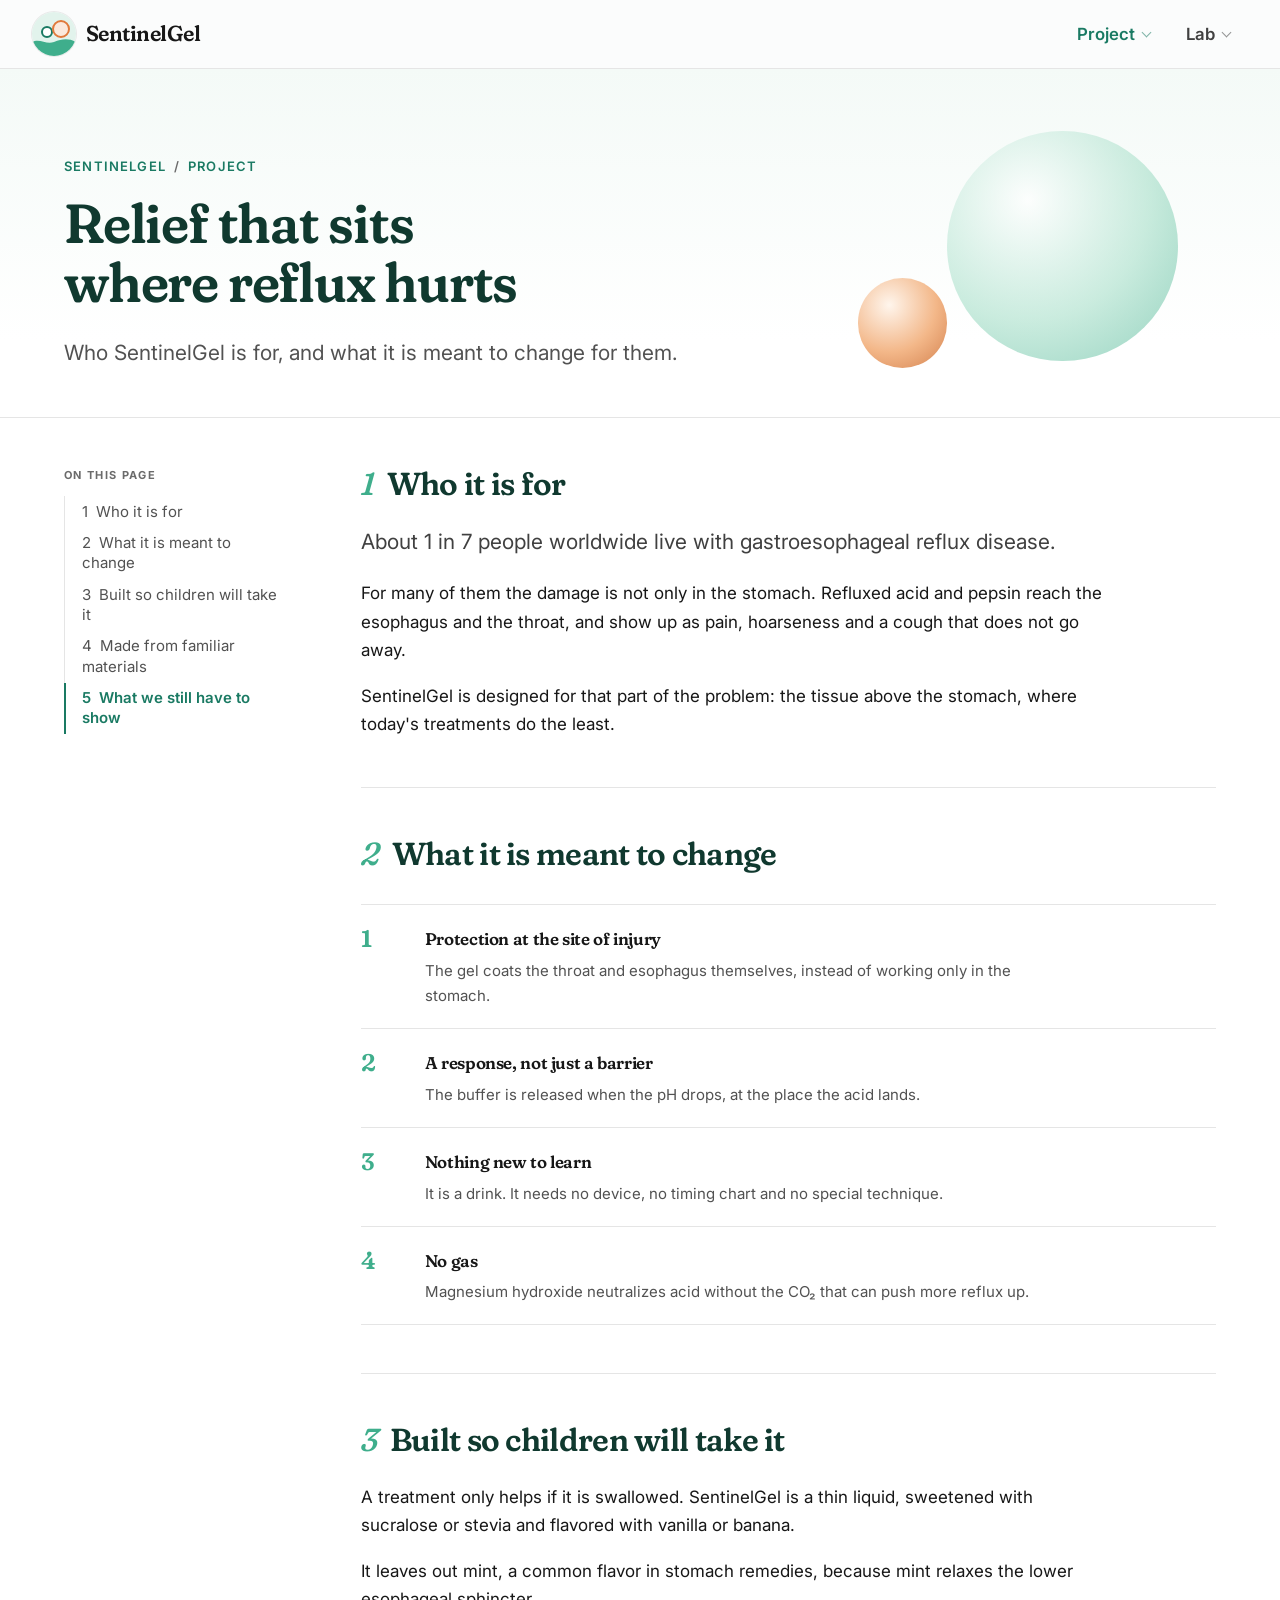
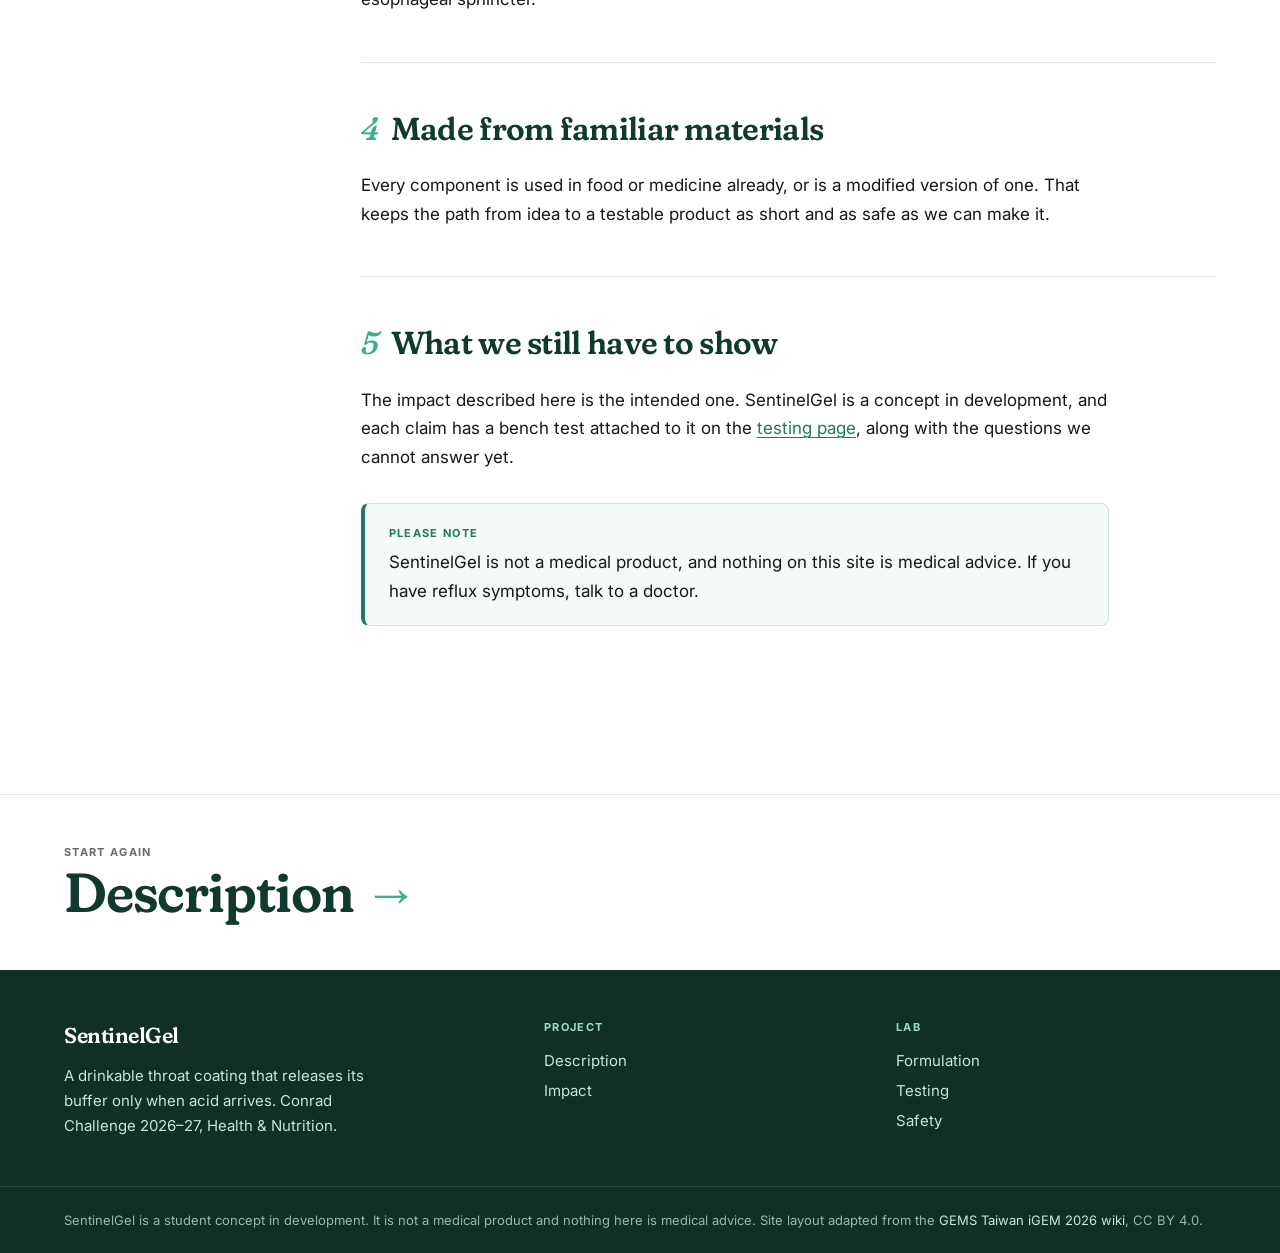
==== commit 735456b7: "Apply light academia theme and add a scroll-scrubbed film Restyle the site on a white base with a le" ====
--- a/impact.html
+++ b/impact.html
@@ -7,7 +7,7 @@
 <meta name="description" content="Who SentinelGel is for and what it is meant to change for people living with reflux.">
 <link rel="preconnect" href="https://fonts.googleapis.com">
 <link rel="preconnect" href="https://fonts.gstatic.com" crossorigin>
-<link rel="stylesheet" href="https://fonts.googleapis.com/css2?family=Cormorant+Garamond:ital,wght@0,500;0,600;0,700;1,500;1,600&family=EB+Garamond:ital,wght@0,400..700;1,400..700&display=swap">
+<link rel="stylesheet" href="https://fonts.googleapis.com/css2?family=Fraunces:ital,opsz,wght,SOFT@0,9..144,400..700,100;1,9..144,400..700,100&family=Inter:opsz,wght@14..32,400..800&display=swap">
 <link rel="stylesheet" href="assets/site.css">
 </head>
 <body>
--- a/assets/site.css
+++ b/assets/site.css
@@ -8,45 +8,44 @@
    ========================================================================== */
 
 :root {
-  /* dark academia: the scale is inverted, so --white is the black ground and
-     --black is the parchment the words are set in */
-  --white: #0a0a09;
-  --gray-50: #111210;
-  --gray-100: #181a17;
-  --gray-200: #2b2e29;
-  --gray-300: #3b3f39;
-  --gray-400: #6f746b;
-  --gray-500: #9c9f93;
-  --gray-600: #b6b8ab;
-  --gray-700: #d0d0c3;
-  --black: #ece6d6;
-
-  /* leaf teal on black: the gel. The -900 end is parchment, for headings */
-  --gel-900: #f1ead8;
-  --gel-700: #6fbf9f;
-  --gel-500: #3f9479;
-  --gel-200: #24473b;
-  --gel-100: #14271f;
-  --gel-50: #0e1814;
+  --white: #ffffff;
+  --gray-50: #fafafa;
+  --gray-100: #f5f5f5;
+  --gray-200: #e5e5e5;
+  --gray-300: #d4d4d4;
+  --gray-400: #a3a3a3;
+  --gray-500: #6b6b6b;
+  --gray-600: #525252;
+  --gray-700: #404040;
+  --black: #171717;
+
+  /* leaf teal: the gel, and the one accent on a white page */
+  --gel-900: #10392f;
+  --gel-700: #1a7a63;
+  --gel-500: #3fae8c;
+  --gel-300: #9fdcc4;
+  --gel-200: #c6e6d9;
+  --gel-100: #e2f3ec;
+  --gel-50: #f4faf7;
 
   /* rust: acid, and the bead once it opens */
-  --acid-700: #dc8f60;
-  --acid-500: #c8693a;
-  --acid-100: #2a1a12;
-
-  --ink: #0d1713;
-  --sig: #8fd6b6;
-
-  --font: "EB Garamond", "Iowan Old Style", "Palatino Linotype", Palatino, Georgia, serif;
-  --font-display: "Cormorant Garamond", "EB Garamond", "Iowan Old Style", Georgia, serif;
+  --acid-700: #a84a17;
+  --acid-500: #e07a3c;
+  --acid-100: #fbe9dc;
+
+  --ink: #0f2f27;
+  --sig: #9fdcc4;
+
+  --font-display: "Fraunces", "Iowan Old Style", "Palatino Linotype", Georgia, serif;
+  --font: "Inter", -apple-system, BlinkMacSystemFont, "Segoe UI", Roboto, "Helvetica Neue", Arial, sans-serif;
 
   --text-h1: clamp(2.125rem, 1.2rem + 2.8vw, 3.5rem);
   --text-h2: clamp(1.5rem, 1.15rem + 1.05vw, 2rem);
   --text-h3: clamp(1.15rem, 1.02rem + .4vw, 1.375rem);
   --text-lede: clamp(1.0625rem, .95rem + .45vw, 1.3125rem);
-  --text-base: 1.1875rem;
-  --text-sm: 1.0625rem;
-  --text-xs: .9375rem;
+  --text-base: 1.0625rem;
+  --text-sm: .9375rem;
+  --text-xs: .8125rem;
 
   --sp-1: .25rem; --sp-2: .5rem; --sp-3: .75rem; --sp-4: 1rem;
   --sp-5: 1.5rem; --sp-6: 2rem; --sp-7: 3rem;
@@ -87,26 +86,26 @@
 /* ============================================================== navigation */
 .sitenav { position: fixed; inset: 0 0 auto 0; z-index: 40; }
 .sitenav__bar {
-  background: rgb(10 10 9 / .78);
+  background: rgb(251 252 252 / .8);
   -webkit-backdrop-filter: saturate(180%) blur(20px); backdrop-filter: saturate(180%) blur(20px);
   border-bottom: 1px solid var(--gray-200);
   transition: background .25s;
 }
-.sitenav.has-panel .sitenav__bar { background: rgb(10 10 9 / .95); }
+.sitenav.has-panel .sitenav__bar { background: rgb(251 252 252 / .95); }
 .sitenav__inner {
   max-width: var(--max); margin: 0 auto; padding: 0 var(--sp-5); height: var(--nav-h);
   display: flex; align-items: center; justify-content: space-between; gap: 1rem;
 }
 @media (min-width: 640px) { .sitenav__inner { padding: 0 var(--sp-6); } }
 .sitenav__brand { display: flex; align-items: center; gap: .6rem; text-decoration: none; color: var(--black); flex: none; }
-.sitenav__logo { width: 44px; height: 44px; border-radius: 50%; box-shadow: 0 0 0 1px var(--gel-200); }
+.sitenav__logo { width: 44px; height: 44px; border-radius: 50%; box-shadow: 0 0 0 1px rgb(23 23 23 / .08); }
 .sitenav__word { font-size: 1.35rem; font-weight: 700; letter-spacing: -.02em; }
 
 .sitenav__tabs { display: none; align-items: center; height: var(--nav-h); }
 @media (min-width: 860px) { .sitenav__tabs { display: flex; } }
 .sitenav__tab {
   display: flex; align-items: center; gap: .45rem;
-  height: 42px; margin: 0 .1rem; padding: 0 1.05rem; border-radius: 3px;
+  height: 42px; margin: 0 .1rem; padding: 0 1.05rem; border-radius: 12px;
   font: inherit; font-size: 1.05rem; font-weight: 600; color: var(--gray-700);
   background: none; border: 0; cursor: pointer; text-decoration: none;
   transition: color .25s, background .25s;
@@ -124,8 +123,8 @@
 .sitenav__panel {
   position: absolute; top: 12px; left: 0; right: 0;
   width: min(calc(var(--max) - 4rem), calc(100% - 2.5rem)); margin-inline: auto;
-  background: var(--gray-50); border-radius: 4px;
-  box-shadow: 0 0 0 1px var(--gel-200), 0 24px 60px -12px rgb(0 0 0 / .8);
+  background: #fff; border-radius: 18px;
+  box-shadow: 0 0 0 1px rgb(16 57 47 / .06), 0 18px 48px -12px rgb(16 57 47 / .24);
   padding: 1.75rem 1rem;
   display: grid; grid-auto-flow: column; grid-auto-columns: 1fr;
   opacity: 0; visibility: hidden; transform: translateY(-6px);
@@ -144,10 +143,10 @@
   display: grid; place-items: center; transition: background .25s, color .25s, transform .4s var(--ease);
 }
 .sitenav__ico svg { width: 32px; height: 32px; }
-.sitenav__item:hover .sitenav__ico, .sitenav__item[aria-current] .sitenav__ico { background: var(--gel-700); color: var(--white); }
+.sitenav__item:hover .sitenav__ico, .sitenav__item[aria-current] .sitenav__ico { background: var(--gel-700); color: #fff; }
 .sitenav__item:hover .sitenav__ico { transform: translateY(-3px); }
 .sitenav__scrim {
-  position: fixed; inset: var(--nav-h) 0 0 0; z-index: -1; background: rgb(0 0 0 / .6);
+  position: fixed; inset: var(--nav-h) 0 0 0; z-index: -1; background: rgb(255 255 255 / .55);
   -webkit-backdrop-filter: blur(6px); backdrop-filter: blur(6px);
   opacity: 0; pointer-events: none; transition: opacity .25s;
 }
@@ -155,7 +154,7 @@
 
 .sitenav__burger {
   width: 44px; height: 44px; margin-right: -.5rem; border: 0; background: none; cursor: pointer;
-  display: grid; place-content: center; gap: 5px; border-radius: 3px;
+  display: grid; place-content: center; gap: 5px; border-radius: 12px;
 }
 .sitenav__burger span { width: 20px; height: 2px; background: var(--black); border-radius: 2px; transition: transform .3s var(--ease), opacity .2s; }
 .has-drawer .sitenav__burger span:nth-child(1) { transform: translateY(7px) rotate(45deg); }
@@ -163,7 +162,7 @@
 .has-drawer .sitenav__burger span:nth-child(3) { transform: translateY(-7px) rotate(-45deg); }
 @media (min-width: 860px) { .sitenav__burger, .sitenav__drawer { display: none !important; } }
 .sitenav__drawer {
-  display: none; background: rgb(10 10 9 / .97); border-bottom: 1px solid var(--gray-200);
+  display: none; background: rgb(251 252 252 / .97); border-bottom: 1px solid var(--gray-200);
   max-height: calc(100svh - var(--nav-h)); overflow: auto; padding: .5rem var(--sp-5) 1.25rem;
 }
 .has-drawer .sitenav__drawer { display: block; }
@@ -174,14 +173,15 @@
 /* ==================================================================== bands */
 .band { padding: var(--sp-8) 0; }
 .band__inner { max-width: var(--max); margin: 0 auto; padding: 0 var(--pad); }
-.band--dark { background: var(--ink); color: var(--gray-700); border-block: 1px solid var(--gel-200); }
-.band--dark a { color: var(--gel-700); }
+.band--tint { background: var(--gel-50); border-block: 1px solid var(--gel-100); }
+.band--dark { background: linear-gradient(140deg, #10392f 0%, #17624f 55%, #1f8a6c 100%); color: var(--gel-100); }
+.band--dark a { color: var(--gel-200); }
 .kicker { margin: 0 0 var(--sp-4); font-size: .6875rem; font-weight: 700; letter-spacing: .12em; text-transform: uppercase; color: var(--gel-700); }
 .band--dark .kicker { color: var(--sig); }
 .band__title { margin: 0 0 var(--sp-5); font-size: var(--text-h2); font-weight: 700; line-height: 1.14; letter-spacing: -.018em; color: var(--gel-900); max-width: 26ch; text-wrap: balance; }
-.band--dark .band__title { color: var(--gel-900); }
+.band--dark .band__title { color: #fff; }
 .lede { max-width: 62ch; font-size: var(--text-lede); line-height: 1.55; color: var(--gray-600); }
-.band--dark .lede { color: var(--gray-600); }
+.band--dark .lede { color: var(--gel-200); }
 
 .rise { transition: opacity .7s ease, transform .7s ease; transition-delay: calc(var(--d, 0) * 90ms); }
 .rise.is-armed:not(.in) { opacity: 0; transform: translateY(18px); }
@@ -190,53 +190,68 @@
 /* ===================================================================== hero */
 .hero {
   position: relative; isolation: isolate; overflow: hidden;
-  background: #050605; color: #f4eedd;
+  background: var(--white); color: var(--gel-900);
   min-height: calc(100svh - var(--nav-h)); display: grid;
 }
 .hero__art { position: absolute; inset: 0; z-index: -2; width: 100%; height: 100%; }
-/* drop a team photograph in by setting --hero-photo on .hero (see README) */
+/* drop a photograph or a generated still in by setting --hero-photo on .hero (see README) */
 .hero__photo { position: absolute; inset: 0; z-index: -2; background: var(--hero-photo, none) center / cover no-repeat; }
 .hero::after {
   content: ""; position: absolute; inset: 0; z-index: -1;
-  background: linear-gradient(100deg, rgb(5 6 5 / .9) 0%, rgb(5 6 5 / .5) 48%, rgb(5 6 5 / 0) 78%),
-              linear-gradient(0deg, rgb(5 6 5 / .75) 0%, rgb(5 6 5 / 0) 40%);
+  background: linear-gradient(100deg, rgb(255 255 255 / .94) 0%, rgb(255 255 255 / .62) 40%, rgb(255 255 255 / 0) 68%);
 }
 .hero__inner {
   width: 100%; max-width: var(--max); margin: 0 auto;
-  padding: clamp(2.5rem, 7vh, 4.5rem) var(--pad) clamp(2rem, 5vh, 3rem);
+  padding: clamp(2.5rem, 8vh, 5rem) var(--pad) clamp(2rem, 5vh, 3rem);
   display: flex; flex-direction: column; justify-content: space-between; gap: 3rem;
-}
+  transform: translateY(calc(var(--sy, 0) * .16px)); opacity: calc(1 - var(--sy, 0) / 640);
+}
+.hero__kicker { display: flex; align-items: center; gap: .75rem; margin-bottom: 1.5rem; font-size: .75rem; font-weight: 600; letter-spacing: .14em; text-transform: uppercase; color: var(--gel-700); }
+.hero__kicker::before { content: ""; width: 36px; height: 1.5px; background: currentColor; }
 .hero__claim {
-  font-size: clamp(2.5rem, .9rem + 4.4vw, 4.9rem); line-height: 1.02; font-weight: 800;
-  letter-spacing: -.046em; max-width: 15ch; text-wrap: balance;
-  text-shadow: 0 2px 28px rgb(6 22 26 / .45);
-}
+  font-family: var(--font-display); font-variation-settings: "SOFT" 100, "WONK" 0;
+  font-size: clamp(2.75rem, 1rem + 5vw, 5.75rem); line-height: .98; font-weight: 600;
+  letter-spacing: -.035em; max-width: 11ch;
+}
+.hero__claim em { font-style: italic; font-weight: 500; color: var(--gel-700); }
 .hero__claim .w, .hero__claim .w > span { display: inline-block; }
 .hero__caption {
-  margin-top: clamp(.9rem, .5rem + .8vw, 1.4rem); max-width: 36rem;
-  font-size: clamp(1.0625rem, .9rem + .55vw, 1.4rem); font-weight: 450; line-height: 1.35; letter-spacing: -.008em;
-  color: rgb(244 238 221 / .9); text-wrap: balance;
-}
-.hero__note { align-self: flex-end; max-width: 27rem; text-align: right; }
-.hero__note p { font-size: clamp(.9375rem, .84rem + .25vw, 1.0625rem); line-height: 1.55; font-style: italic; color: rgb(244 238 221 / .95); }
-.hero__note footer { margin-top: .75rem; display: flex; flex-direction: column; align-items: flex-end; gap: .1rem; font-size: .8125rem; line-height: 1.45; }
-.hero__note footer b { font-weight: 700; }
-.hero__note footer span { color: rgb(244 238 221 / .72); }
-
-.hero.is-pre .hero__claim .w > span { opacity: 0; transform: translateY(.42em); }
-.hero.is-pre .hero__caption { opacity: 0; transform: translateY(12px); }
+  margin-top: clamp(1rem, .6rem + .8vw, 1.6rem); max-width: 34rem;
+  font-size: clamp(1.0625rem, .9rem + .55vw, 1.35rem); line-height: 1.45; color: var(--gray-700); text-wrap: balance;
+}
+.hero__note { align-self: flex-end; max-width: 26rem; text-align: right; }
+.hero__note p { font-family: var(--font-display); font-size: clamp(1.0625rem, .95rem + .4vw, 1.3rem); line-height: 1.4; font-style: italic; color: var(--gel-900); }
+.hero__note footer { margin-top: .6rem; display: flex; flex-direction: column; align-items: flex-end; gap: .1rem; font-size: .8125rem; line-height: 1.45; }
+.hero__note footer b { font-weight: 700; color: var(--gel-700); }
+.hero__note footer span { color: var(--gray-500); }
+
+/* the scene: each layer rides the scroll at its own speed (--k), on top of a slow drift */
+.hero__art .par { transform: translate3d(0, calc(var(--sy, 0) * var(--k, 0) * -1px), 0); }
+.hero__art .bead { animation: drift 14s ease-in-out infinite alternate; transform-box: fill-box; transform-origin: center; }
+.hero__art .par:nth-child(3n) .bead { animation-duration: 19s; animation-delay: -6s; }
+.hero__art .par:nth-child(3n+1) .bead { animation-duration: 23s; animation-delay: -11s; }
+.hero__art .orbit { transform-box: fill-box; transform-origin: center; animation: spin 80s linear infinite; }
+.hero__art .orbit--b { animation-duration: 120s; animation-direction: reverse; }
+.hero__art .note path { stroke-dasharray: 400; stroke-dashoffset: 0; }
+.hero__art .note text { font-family: var(--font-display); font-style: italic; }
+@media (max-width: 859px) { .hero__art .note { display: none; } }
+@keyframes drift { from { transform: translate(0, 0); } to { transform: translate(10px, -22px); } }
+@keyframes spin { to { transform: rotate(360deg); } }
+
+.hero.is-pre .hero__claim .w > span { opacity: 0; transform: translateY(.42em) rotate(2deg); }
+.hero.is-pre .hero__kicker, .hero.is-pre .hero__caption { opacity: 0; transform: translateY(12px); }
 .hero.is-pre .hero__note { opacity: 0; }
-.hero.is-pre .hero__art { transform: scale(1.08); }
-.hero.is-on .hero__art { transform: none; transition: transform 3.2s var(--ease); }
-.hero.is-on .hero__claim .w > span { opacity: 1; transform: none; transition: opacity .9s ease calc(.35s + var(--i) * .09s), transform 1.25s var(--ease) calc(.35s + var(--i) * .09s); }
-.hero.is-on .hero__caption { opacity: 1; transform: none; transition: opacity 1s ease 1.2s, transform 1.2s var(--ease) 1.2s; }
-.hero.is-on .hero__note { opacity: 1; transition: opacity 1.1s ease 1.8s; }
-
-.hero__art .bead { animation: drift 14s ease-in-out infinite alternate; transform-box: fill-box; transform-origin: center; }
-.hero__art .bead:nth-child(3n) { animation-duration: 19s; animation-delay: -6s; }
-.hero__art .bead:nth-child(3n+1) { animation-duration: 23s; animation-delay: -11s; }
-@keyframes drift { from { transform: translate(0, 0); } to { transform: translate(10px, -22px); } }
-@media (prefers-reduced-motion: reduce) { .hero__art .bead { animation: none; } }
+.hero.is-pre .hero__art { transform: scale(1.06); opacity: 0; }
+.hero.is-pre .hero__art .note path { stroke-dashoffset: 400; }
+.hero.is-pre .hero__art .note text { opacity: 0; }
+.hero.is-on .hero__art { transition: transform 3s var(--ease), opacity 1.2s ease; }
+.hero.is-on .hero__kicker { transition: opacity .8s ease .15s, transform 1s var(--ease) .15s; }
+.hero.is-on .hero__claim .w > span { transition: opacity .9s ease calc(.35s + var(--i) * .09s), transform 1.25s var(--ease) calc(.35s + var(--i) * .09s); }
+.hero.is-on .hero__caption { transition: opacity 1s ease 1.1s, transform 1.2s var(--ease) 1.1s; }
+.hero.is-on .hero__note { transition: opacity 1.1s ease 1.7s; }
+.hero.is-on .hero__art .note path { transition: stroke-dashoffset 1.6s var(--ease) 1.5s; }
+.hero.is-on .hero__art .note text { transition: opacity .9s ease 2.4s; }
+@media (prefers-reduced-motion: reduce) { .hero__art .bead, .hero__art .orbit { animation: none; } .hero__inner { transform: none; opacity: 1; } .hero__art .par { transform: none; } }
 
 /* ============================================================== scrollytell */
 .scrolly { position: relative; }
@@ -278,7 +293,7 @@
 .dots i.on { background: var(--acid-500); box-shadow: 0 0 0 5px var(--acid-100); }
 
 .phbar { width: min(78vw, 440px); }
-.phbar__track { height: 22px; border-radius: 11px; background: linear-gradient(90deg, #a8431f 0%, #c8693a 22%, #8f7b55 48%, #3f9479 74%, #8fd6b6 100%); }
+.phbar__track { height: 22px; border-radius: 11px; background: linear-gradient(90deg, #b8431a 0%, #e07a3c 22%, #f1c58f 48%, #c6e6d9 72%, #3fae8c 100%); }
 .phbar__ticks { display: flex; justify-content: space-between; margin-top: .4rem; font-size: .75rem; font-weight: 600; color: var(--gray-500); font-variant-numeric: tabular-nums; }
 .phbar__zones { position: relative; height: 96px; margin-bottom: .6rem; }
 .phbar__zone { position: absolute; bottom: 0; padding: 0 0 .9rem; font-size: .8125rem; line-height: 1.3; font-weight: 600; }
@@ -300,8 +315,8 @@
 
 /* figure 2: the coating in cross-section */
 .gfig { position: relative; width: min(100%, 540px); max-height: 100%; aspect-ratio: 1; }
-.gfig svg { width: 100%; height: 100%; border-radius: 4px; background: var(--gel-50); box-shadow: 0 0 0 1px var(--gel-200); }
-.gfig__read { position: absolute; top: 1rem; left: 1rem; padding: .55rem .9rem; border-radius: 3px; background: rgb(10 10 9 / .88); box-shadow: 0 0 0 1px var(--gel-200); font-size: .75rem; font-weight: 600; color: var(--gray-600); line-height: 1.25; }
+.gfig svg { width: 100%; height: 100%; border-radius: 22px; background: var(--gel-50); }
+.gfig__read { position: absolute; top: 1rem; left: 1rem; padding: .55rem .9rem; border-radius: 12px; background: rgb(255 255 255 / .9); box-shadow: 0 0 0 1px rgb(12 58 61 / .08); font-size: .75rem; font-weight: 600; color: var(--gray-600); line-height: 1.25; }
 .gfig__read b { display: block; font-size: 1.6rem; letter-spacing: -.03em; color: var(--gel-700); font-variant-numeric: tabular-nums; transition: color .4s; }
 [data-step="3"] .gfig__read b, [data-step="4"] .gfig__read b { color: var(--acid-700); }
 .gfig svg * { transform-box: fill-box; transition: opacity .7s ease, transform 1s var(--ease), fill .6s ease, stroke .6s ease; }
@@ -325,21 +340,27 @@
 .step__b { margin-top: .9rem; max-width: 40ch; color: var(--gray-700); }
 
 /* ================================================================== demands */
-.dmd { padding: clamp(5rem, 16vh, 10rem) 0; text-align: center; }
-.dmd__title { margin: 0 auto; max-width: 22ch; font-size: clamp(1.75rem, 1.1rem + 2.6vw, 3.25rem); font-weight: 750; letter-spacing: -.035em; line-height: 1.1; color: var(--gel-900); text-wrap: balance; }
-.dmd__title em { font-style: normal; color: var(--acid-700); }
+.dmd { position: relative; isolation: isolate; overflow: hidden; padding: clamp(5rem, 16vh, 10rem) 0; text-align: center; }
+.dmd__ring { position: absolute; z-index: -1; left: 50%; top: 50%; width: min(820px, 118vw); aspect-ratio: 1; border-radius: 50%; border: 1.5px dashed var(--gel-200); transform: translate(-50%, -50%) rotate(calc(var(--p, .5) * 140deg)) scale(calc(.78 + var(--p, .5) * .44)); }
+.dmd__ring--b { width: min(1180px, 160vw); border-style: solid; border-color: var(--gel-100); transform: translate(-50%, -50%) scale(calc(1.12 - var(--p, .5) * .3)); }
+.dmd__ring i { position: absolute; top: -9px; left: 50%; width: 18px; height: 18px; margin-left: -9px; border-radius: 50%; background: var(--gel-500); box-shadow: 0 0 0 6px var(--gel-100); }
+.dmd__ring i + i { top: auto; bottom: -7px; width: 14px; height: 14px; background: var(--acid-500); box-shadow: 0 0 0 6px var(--acid-100); }
+.dmd__title { margin: 0 auto; max-width: 20ch; font-size: clamp(1.9rem, 1.1rem + 2.9vw, 3.6rem); line-height: 1.08; color: var(--gel-900); text-wrap: balance; }
+.dmd__title em { font-style: italic; font-weight: 500; color: var(--gel-700); }
 .dmd__sub { margin-top: 1.5rem; font-size: var(--text-lede); color: var(--gray-600); }
-.dmd__list { list-style: none; margin: clamp(2.5rem, 6vh, 4rem) 0 0; padding: 0; display: flex; flex-wrap: wrap; justify-content: center; gap: .75rem 2.75rem; }
-.dmd__list li { font-size: clamp(1.1rem, .8rem + 1.2vw, 1.75rem); font-weight: 800; letter-spacing: .04em; color: var(--gel-700); }
+.dmd__list { list-style: none; margin: clamp(2.5rem, 6vh, 4rem) 0 0; padding: 0; display: flex; flex-wrap: wrap; justify-content: center; gap: .75rem; }
+.dmd__list li { padding: .55rem 1.35rem; border-radius: 999px; border: 1.5px solid var(--gel-200); background: var(--white); font-size: clamp(.9rem, .75rem + .5vw, 1.1rem); font-weight: 700; letter-spacing: .1em; color: var(--gel-700); }
+.dmd__list li:hover { background: var(--gel-700); border-color: var(--gel-700); color: #fff; }
 
 /* =============================================================== the answer */
 .ans__head { display: grid; gap: 1.5rem; align-items: end; margin-bottom: var(--sp-7); }
 @media (min-width: 860px) { .ans__head { grid-template-columns: auto 1fr; gap: 4rem; } }
-.ans__name { font-size: clamp(3rem, 1.5rem + 7vw, 7.5rem); font-weight: 800; letter-spacing: -.055em; line-height: .95; color: var(--gel-900); }
-.ans__name span { color: var(--sig); }
+.ans__name { font-size: clamp(3rem, 1.5rem + 7vw, 7.5rem); line-height: .95; color: var(--gel-900); }
+.ans__name span { font-style: italic; font-weight: 500; color: var(--gel-700); }
 .ans__grid { display: grid; gap: 0; grid-template-columns: repeat(auto-fit, minmax(210px, 1fr)); border-top: 1px solid var(--gel-200); }
 .ans__cell { padding: 1.75rem 1.5rem 1.75rem 0; border-bottom: 1px solid var(--gel-200); }
-.ans__cell h3 { font-size: .8125rem; font-weight: 800; letter-spacing: .12em; color: var(--sig); }
+.ans__cell h3 { display: flex; align-items: center; gap: .55rem; font-size: .8125rem; font-weight: 800; letter-spacing: .12em; color: var(--gel-700); }
+.ans__cell h3::before { content: ""; width: 9px; height: 9px; border-radius: 50%; background: var(--gel-500); box-shadow: 0 0 0 4px var(--gel-100); }
 .ans__cell p { margin-top: .6rem; font-size: var(--text-sm); line-height: 1.55; color: var(--gray-600); max-width: 30ch; }
 
 /* ===================================================================== demo */
@@ -351,11 +372,11 @@
 .demo__scale { display: flex; justify-content: space-between; font-size: var(--text-xs); color: var(--gray-500); }
 .demo__title { margin-top: 1.75rem; font-size: var(--text-h3); font-weight: 700; letter-spacing: -.015em; color: var(--gel-900); }
 .demo__body { margin-top: .4rem; max-width: 46ch; color: var(--gray-700); min-height: 5.1em; }
-.demo__stage { aspect-ratio: 1; border-radius: 4px; box-shadow: 0 0 0 1px var(--gel-200); background: var(--gel-50); display: grid; place-items: center; transition: background .4s; }
-.demo__bead { width: 38%; aspect-ratio: 1; border-radius: 50%; border: 3px solid var(--gel-700); background: var(--white); display: grid; place-items: center; font-size: var(--text-sm); font-weight: 700; color: var(--gel-900); transition: width .5s var(--ease), border-color .3s, background .3s, box-shadow .5s; }
+.demo__stage { aspect-ratio: 1; border-radius: 22px; background: var(--gel-50); display: grid; place-items: center; transition: background .4s; }
+.demo__bead { width: 38%; aspect-ratio: 1; border-radius: 50%; border: 3px solid var(--gel-700); background: #fff; display: grid; place-items: center; font-size: var(--text-sm); font-weight: 700; color: var(--gel-900); transition: width .5s var(--ease), border-color .3s, background .3s, box-shadow .5s; }
 .demo.is-acid .demo__ph, .demo.is-acid .demo__title { color: var(--acid-700); }
 .demo.is-acid .demo__stage { background: var(--acid-100); }
-.demo.is-acid .demo__bead { width: 66%; border-color: var(--acid-500); box-shadow: 0 0 0 14px rgb(111 191 159 / .2), 0 0 0 30px rgb(111 191 159 / .09); color: var(--acid-700); }
+.demo.is-acid .demo__bead { width: 66%; border-color: var(--acid-500); box-shadow: 0 0 0 14px rgb(63 174 140 / .2), 0 0 0 30px rgb(63 174 140 / .1); color: var(--acid-700); }
 .demo.is-acid input[type=range] { accent-color: var(--acid-500); }
 
 /* ======================================================= mechanism, in four */
@@ -368,11 +389,13 @@
 
 /* =================================================================== vision */
 .vl { padding: clamp(6rem, 22vh, 13rem) 0; text-align: center; overflow: hidden; position: relative; isolation: isolate; }
-.vl::before { content: ""; position: absolute; z-index: -1; left: 50%; top: 55%; width: min(900px, 120vw); aspect-ratio: 1; transform: translate(-50%, -50%); background: radial-gradient(closest-side, rgb(63 148 121 / .3), rgb(63 148 121 / 0)); }
-.vl__line { font-size: clamp(2.5rem, 1rem + 6.5vw, 6.5rem); font-weight: 800; letter-spacing: -.05em; line-height: 1; color: var(--gel-900); }
+.vl__b { position: absolute; z-index: -1; border-radius: 50%; background: radial-gradient(circle at 35% 30%, #f4fbf8, #9fdcc4 50%, #3fae8c); opacity: .5; transform: translateY(calc((var(--p, .5) - .5) * var(--k, 1) * -380px)); }
+.vl__b--acid { background: radial-gradient(circle at 35% 30%, #fff3e8, #f0a56b 55%, #c8601f); opacity: .85; }
+.vl__line { font-size: clamp(2.5rem, 1rem + 6.5vw, 6.5rem); line-height: 1.02; color: #fff; }
 .vl__line span { display: block; }
+.vl__line span + span { font-style: italic; font-weight: 500; color: var(--gel-300); }
 .vl__line i { font-style: normal; color: var(--acid-500); }
-.vl__sub { margin: 1.75rem auto 0; max-width: 40ch; font-size: var(--text-lede); color: var(--gray-600); }
+.vl__sub { margin: 1.75rem auto 0; max-width: 40ch; font-size: var(--text-lede); color: var(--gel-200); }
 
 /* ================================================================== explore */
 .xp__grid { display: grid; grid-template-columns: repeat(auto-fit, minmax(220px, 1fr)); gap: 0; border-top: 1px solid var(--gray-200); margin-top: var(--sp-6); }
@@ -383,17 +406,17 @@
 .xp__card span { display: block; margin-top: .35rem; font-size: var(--text-sm); color: var(--gray-600); max-width: 30ch; }
 
 /* =================================================================== footer */
-.foot { background: var(--ink); color: var(--gray-600); font-size: var(--text-sm); border-top: 1px solid var(--gel-200); }
+.foot { background: var(--ink); color: var(--gel-200); font-size: var(--text-sm); }
 .foot__inner { max-width: var(--max); margin: 0 auto; padding: var(--sp-7) var(--pad); display: grid; gap: 2rem; }
 @media (min-width: 760px) { .foot__inner { grid-template-columns: 1.4fr 1fr 1fr; } }
-.foot b { color: var(--gel-900); }
-.foot__word { font-size: 1.35rem; font-weight: 700; letter-spacing: -.02em; color: var(--gel-900); }
+.foot b { color: #fff; }
+.foot__word { font-size: 1.35rem; font-weight: 700; letter-spacing: -.02em; color: #fff; }
 .foot h2 { font-size: .6875rem; font-weight: 700; letter-spacing: .12em; text-transform: uppercase; color: var(--sig); margin-bottom: .6rem; }
 .foot ul { list-style: none; margin: 0; padding: 0; }
-.foot a { color: var(--gray-700); text-decoration: none; line-height: 2; }
-.foot a:hover { color: var(--gel-700); text-decoration: underline; }
-.foot__legal { border-top: 1px solid var(--gel-200); }
-.foot__legal p { max-width: var(--max); margin: 0 auto; padding: 1.25rem var(--pad); font-size: var(--text-xs); color: var(--gray-500); }
+.foot a { color: var(--gel-200); text-decoration: none; line-height: 2; }
+.foot a:hover { color: #fff; text-decoration: underline; }
+.foot__legal { border-top: 1px solid rgb(255 255 255 / .12); }
+.foot__legal p { max-width: var(--max); margin: 0 auto; padding: 1.25rem var(--pad); font-size: var(--text-xs); color: rgb(198 230 217 / .75); }
 
 /* ================================================================ sub-pages */
 .pagehead { background: linear-gradient(180deg, var(--gel-50), var(--white) 78%); border-bottom: 1px solid var(--gray-200); }
@@ -430,7 +453,7 @@
 
 .callout { margin: var(--sp-6) 0; padding: 1.25rem 1.5rem; max-width: var(--measure); border: 1px solid var(--gel-200); border-left: 4px solid var(--gel-700); border-radius: var(--radius); background: var(--gel-50); }
 .callout b:first-child { display: block; font-size: .6875rem; letter-spacing: .12em; text-transform: uppercase; color: var(--gel-700); margin-bottom: .35rem; }
-.callout--acid { border-color: #5a3320; border-left-color: var(--acid-500); background: var(--acid-100); }
+.callout--acid { border-color: #f0cdb5; border-left-color: var(--acid-500); background: #fdf6f0; }
 .callout--acid b:first-child { color: var(--acid-700); }
 .callout--todo { border-style: dashed; border-color: var(--gray-400); border-left-style: solid; border-left-color: var(--gray-500); background: var(--gray-50); }
 .callout--todo b:first-child { color: var(--gray-600); }
@@ -459,7 +482,7 @@
 .pair p { font-size: var(--text-sm); color: var(--gray-600); }
 
 .people { display: grid; gap: 1.5rem; grid-template-columns: repeat(auto-fill, minmax(190px, 1fr)); margin: var(--sp-6) 0; }
-.person__pic { aspect-ratio: 4 / 5; border-radius: 3px; background: var(--gel-100); color: var(--gel-500); display: grid; place-items: center; font-size: 2.5rem; font-weight: 800; overflow: hidden; }
+.person__pic { aspect-ratio: 4 / 5; border-radius: 14px; background: var(--gel-100); color: var(--gel-500); display: grid; place-items: center; font-size: 2.5rem; font-weight: 800; overflow: hidden; }
 .person__pic img { width: 100%; height: 100%; object-fit: cover; }
 .person b { display: block; margin-top: .75rem; font-size: 1.0625rem; }
 .person span { display: block; font-size: var(--text-sm); color: var(--gray-600); line-height: 1.45; }
@@ -470,55 +493,96 @@
 .pagenext b { font-size: var(--text-h1); letter-spacing: -.03em; line-height: 1.1; color: var(--gel-900); }
 .pagenext b::after { content: " →"; color: var(--gel-500); }
 
-/* =============================================================================
-   Dark academia: type
-   -----------------------------------------------------------------------------
-   The colours are in the tokens at the top. This block sets the page in old
-   style serifs: Cormorant Garamond for anything read as a title, EB Garamond
-   for the text. The sizes and tracking above were drawn for a grotesque at
-   weight 800, so the display rules are reset here in one place.
-   ========================================================================== */
-:root { color-scheme: dark; }
-::selection { background: var(--gel-700); color: var(--white); }
-body { font-variant-numeric: oldstyle-nums; }
-
-.hero__claim, .ans__name, .vl__line, .dmd__title, .band__title, .pagehead__title,
-.step__t, .stat__num, .stat__head, .demo__ph, .demo__title, .mech h3, .xp__card b,
-.pagenext b, .prose h2, .prose h3, .sitenav__word, .foot__word, .phbar__zone b,
-.gfig__read b, .rows li > b:first-child {
-  font-family: var(--font-display);
-  font-weight: 600;
-  letter-spacing: -.012em;
-  font-variant-numeric: lining-nums;
-}
-.hero__claim { font-size: clamp(2.9rem, 1rem + 5.4vw, 6rem); line-height: .98; letter-spacing: -.02em; max-width: 14ch; }
-.hero__caption { font-weight: 400; font-style: italic; letter-spacing: 0; }
-.ans__name, .vl__line { font-weight: 500; letter-spacing: -.025em; }
-.ans__name span, .vl__line span:last-child, .dmd__title em { font-style: italic; }
-.ans__name span, .dmd__title em { color: var(--gel-700); }
-.stat__num, .demo__ph { font-weight: 500; letter-spacing: -.03em; }
-.demo__ph { font-variant-numeric: lining-nums tabular-nums; }
-.sitenav__word, .foot__word { font-size: 1.6rem; letter-spacing: 0; }
-.sitenav__tab { font-size: 1.15rem; font-weight: 500; }
-.sitenav__item { font-family: var(--font-display); font-size: 1.2rem; }
-.lede, .pagehead__lede, .stat__body { font-style: italic; }
-.prose h2::before { font-style: italic; color: var(--gel-700); }
-
-/* the small capitals: labels, kickers, table heads */
-.kicker, .stat__tag, .step__n, .dmd__list li, .ans__cell h3, .foot h2, .toc h2,
-.sitenav__drawer h2, .pagehead__eyebrow, .pagenext small, th, .tract__pipe,
-.callout b:first-child, .demo__ph small {
-  font-family: var(--font); font-weight: 600; letter-spacing: .16em; font-variant-numeric: lining-nums;
-}
-.kicker, .stat__tag, .ans__cell h3, .foot h2, .toc h2, .sitenav__drawer h2, th,
-.callout b:first-child, .pagenext small, .tract__pipe { font-size: .78rem; }
-.step__n { font-size: .9rem; }
-.dmd__list li { font-weight: 500; letter-spacing: .2em; }
-
-/* plates and rules: square corners, a hairline in leaf green */
-.callout, .tablewrap, .pair > div { border-radius: 2px; }
-.pagehead { border-bottom-color: var(--gel-200); }
-.mech__n { font-family: var(--font-display); font-size: 1.3rem; font-style: italic; box-shadow: 0 0 0 1px var(--gel-200); }
-.dmd__list { gap: .6rem 2.25rem; }
-.dmd__list li { font-size: clamp(1rem, .8rem + .8vw, 1.4rem); }
-.demo__ph small { font-size: .14em; vertical-align: 1.6em; color: var(--gray-500); }
+/* ==================================================== light academia: type */
+/* Fraunces for anything that is a title or a figure; Inter stays for reading */
+.sitenav__word, .foot__word, .band__title, .stat__head, .stat__num, .step__t, .dmd__title, .ans__name,
+.demo__ph span, .demo__title, .mech h3, .vl__line, .xp__card b, .pagehead__title, .prose h2, .prose h3,
+.pagenext b, .rows li > b:first-child, .pair h3 {
+  font-family: var(--font-display); font-variation-settings: "SOFT" 100, "WONK" 0;
+  font-weight: 600; letter-spacing: -.022em;
+}
+.stat__num, .ans__name, .vl__line, .demo__ph span { letter-spacing: -.035em; line-height: 1; }
+.demo__ph { letter-spacing: 0; }
+.step__n, .prose h2::before { font-family: var(--font-display); font-style: italic; font-weight: 500; letter-spacing: 0; }
+.step__n { font-size: 1.25rem; color: var(--acid-700); }
+
+.eyebrow { display: flex; align-items: baseline; gap: .7rem; margin-bottom: 1.1rem; font-size: .75rem; font-weight: 600; letter-spacing: .14em; text-transform: uppercase; color: var(--gel-700); }
+.eyebrow i { font-family: var(--font-display); font-size: 1.15rem; font-style: italic; font-weight: 500; letter-spacing: 0; text-transform: none; color: var(--acid-700); }
+.eyebrow::after { content: ""; align-self: center; flex: 0 1 110px; height: 1.5px; background: var(--gel-200); transform-origin: left; transition: transform 1.1s var(--ease) .3s; }
+.eyebrow.is-armed:not(.in)::after { transform: scaleX(0); }
+.dmd .eyebrow { justify-content: center; }
+.dmd .eyebrow::after { display: none; }
+
+/* a marker stroke that is drawn under a phrase as it arrives */
+.hl { background: linear-gradient(var(--gel-200), var(--gel-200)) 0 88% / 100% .34em no-repeat; transition: background-size 1s var(--ease) .45s; padding-inline: .06em; }
+.is-armed:not(.in) .hl { background-size: 0% .34em; }
+
+.scrolly__fig { position: sticky; }
+.figcap { display: none; }
+@media (min-width: 860px) {
+  .figcap { display: block; position: absolute; left: 0; right: 0; bottom: .35rem; text-align: center; font-size: .8125rem; color: var(--gray-500); }
+  .figcap i { font-family: var(--font-display); font-style: italic; font-size: .95rem; color: var(--gel-700); margin-right: .35em; }
+}
+
+/* ================================================= scroll-driven motion */
+.progress { position: fixed; z-index: 41; top: var(--nav-h); left: 0; right: 0; height: 2.5px; transform-origin: left; transform: scaleX(var(--sp, 0)); background: linear-gradient(90deg, var(--gel-500), var(--gel-700)); pointer-events: none; }
+
+/* 1 in 7: the five dots land one after another */
+[data-step="1"] .dots i.on { animation: pop .7s var(--ease) both; animation-delay: calc(var(--n, 0) * 130ms + 150ms); }
+@keyframes pop { from { transform: scale(.2); background: var(--gray-200); box-shadow: 0 0 0 0 var(--acid-100); } }
+
+/* the gel figure drifts a little against the page as it passes */
+.gfig { transform: translateY(calc((var(--p, .5) - .5) * -28px)); }
+
+/* the four steps of the chemistry are joined by a line that draws as they arrive */
+.mech { position: relative; }
+@media (min-width: 1040px) {
+  .mech::before { content: ""; position: absolute; top: calc(1.75rem + 19px); left: 20px; width: calc(75% + 20px); height: 2px; background: linear-gradient(90deg, var(--gel-500) 0%, var(--gel-500) 70%, var(--acid-500) 100%); transform: scaleX(var(--e, 1)); transform-origin: left; }
+  .mech__n { position: relative; box-shadow: 0 0 0 7px var(--white); }
+}
+
+.xp__card { transition: transform .5s var(--ease); }
+.xp__card:hover { transform: translateX(6px); }
+.demo__stage { box-shadow: inset 0 0 0 1px var(--gel-100); }
+
+/* sub-pages: two beads drift in the header, and each section rises */
+.pagehead { position: relative; overflow: hidden; isolation: isolate; }
+.pagehead::before, .pagehead::after { content: ""; position: absolute; z-index: -1; border-radius: 50%; animation: drift 16s ease-in-out infinite alternate; }
+.pagehead::before { width: clamp(140px, 18vw, 260px); aspect-ratio: 1; right: 8%; top: 18%; background: radial-gradient(circle at 35% 30%, #fff, var(--gel-300) 55%, var(--gel-500)); opacity: .55; }
+.pagehead::after { width: clamp(56px, 7vw, 96px); aspect-ratio: 1; right: 26%; bottom: 14%; background: radial-gradient(circle at 35% 30%, #fff3e8, #f0a56b 55%, #c8601f); opacity: .8; animation-duration: 21s; animation-delay: -8s; }
+@media (max-width: 759px) { .pagehead::before { right: -40px; opacity: .35; } .pagehead::after { display: none; } }
+@media (prefers-reduced-motion: reduce) {
+  .pagehead::before, .pagehead::after, [data-step="1"] .dots i.on { animation: none; }
+  .gfig, .vl__b { transform: none; }
+  .dmd__ring, .dmd__ring--b { transform: translate(-50%, -50%); }
+}
+
+/* phones: the scene sits in the lower part of the hero, under the words */
+@media (max-width: 859px) {
+  .hero__art { inset: auto 0 0 0; height: 62%; }
+  .hero::after { background: linear-gradient(180deg, #fff 0%, #fff 38%, rgb(255 255 255 / 0) 62%); }
+}
+.hl { -webkit-box-decoration-break: clone; box-decoration-break: clone; }
+
+/* ===================================================================== film
+   A generated clip, cut into stills and scrubbed by the scroll (see site.js).
+   The section is tall; the stage sticks while the stills play through. */
+.film { position: relative; height: 340vh; background: #fff; }
+.film[hidden] { display: none; }
+.film__stage { position: sticky; top: var(--nav-h); height: calc(100svh - var(--nav-h)); overflow: hidden; display: flex; flex-direction: column; align-items: center; }
+/* the stills have a white ground, so the picture sits on the page with no frame; it hangs from the top edge */
+.film__canvas { flex: none; display: block; width: min(100%, calc((100svh - var(--nav-h)) * .7 * 1272 / 708)); aspect-ratio: 1272 / 708; -webkit-mask-image: linear-gradient(180deg, #000 86%, transparent); mask-image: linear-gradient(180deg, #000 86%, transparent); }
+.film__caps { flex: none; width: 100%; max-width: 46rem; margin: clamp(.5rem, 2.5vh, 1.75rem) auto 0; padding: 0 var(--sp-5); list-style: none; display: grid; text-align: center; }
+.film__caps li { grid-area: 1 / 1; font-family: var(--font-display); font-size: clamp(1.25rem, 1rem + 1.5vw, 2.125rem); line-height: 1.2; color: var(--gel-900); opacity: 0; transform: translateY(14px); transition: opacity .5s ease, transform .7s var(--ease); }
+.film__caps li.on { opacity: 1; transform: none; }
+.film__caps b { display: block; font-style: italic; font-weight: 500; color: var(--gel-700); }
+.film__bar { flex: none; position: relative; width: min(220px, 50vw); height: 2px; margin-top: clamp(.9rem, 2.5vh, 1.5rem); background: var(--gel-200); border-radius: 2px; overflow: hidden; }
+.film__bar::after { content: ""; position: absolute; inset: 0; transform-origin: left; transform: scaleX(var(--fp, 0)); background: var(--gel-700); }
+/* reduced motion: one still, the three lines stacked, no scrubbing */
+.film--still { height: auto; padding-bottom: 3rem; }
+.film--still .film__stage { position: relative; top: 0; height: auto; }
+.film--still .film__caps li { grid-area: auto; font-size: 1.125rem; margin-top: .5rem; }
+.film--still .film__bar { display: none; }
+.film__note { flex: none; margin-top: .9rem; padding: 0 var(--sp-5); font-size: .75rem; color: var(--gray-500); text-align: center; }
+/* phones: the picture is short, so the group sits in the middle of the screen */
+@media (max-width: 859px) { .film__stage { justify-content: center; } .film__canvas { -webkit-mask-image: linear-gradient(180deg, transparent, #000 12%, #000 86%, transparent); mask-image: linear-gradient(180deg, transparent, #000 12%, #000 86%, transparent); } }
